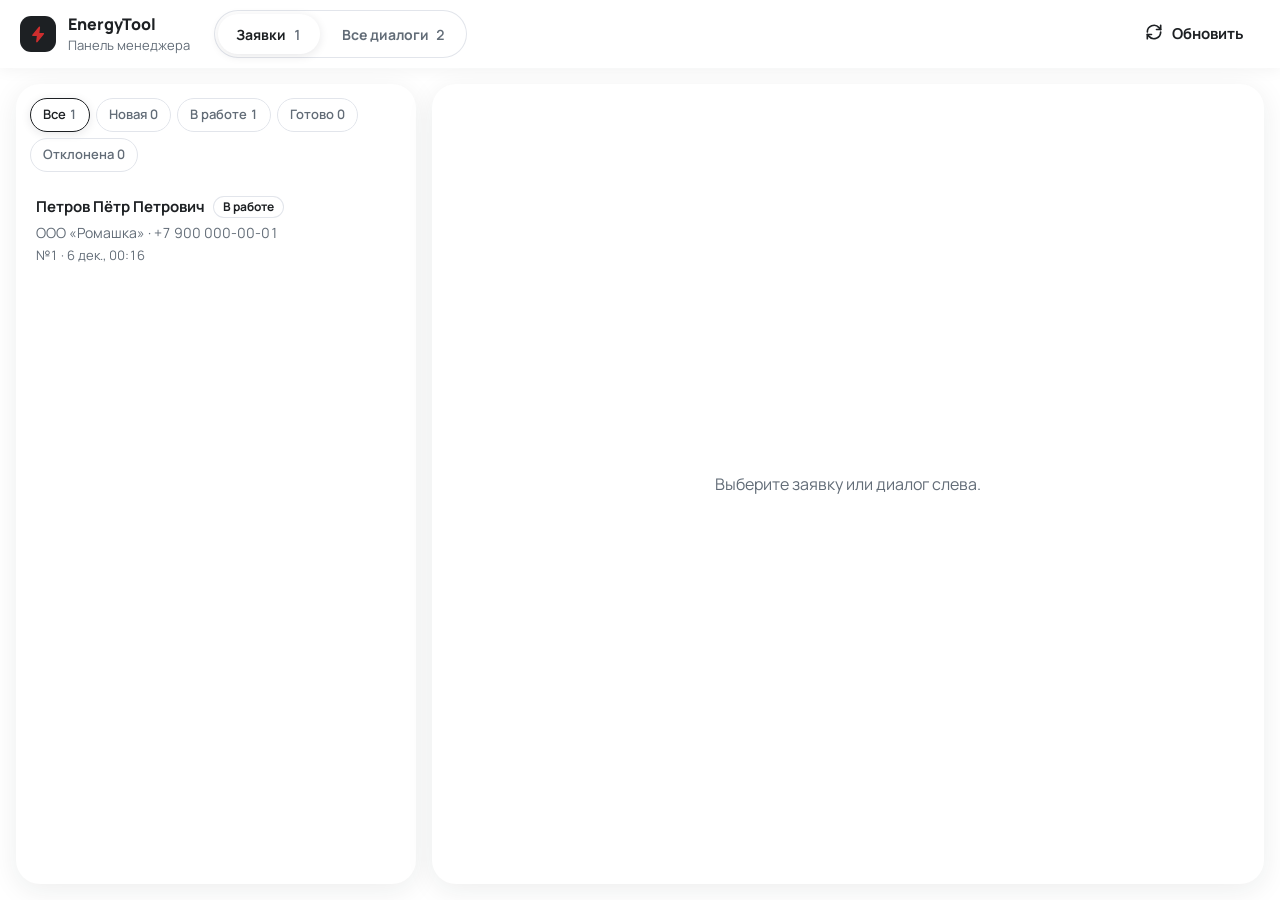
==== frontend/manager.html @ 2e61994e "Веб: набросок фронтенда на заглушке API, белый стиль МТС - Сайт-заглушка, чат на весь экран, заявка " ====
<!DOCTYPE html>
<html lang="ru">
<head>
  <meta charset="utf-8">
  <meta name="viewport" content="width=device-width, initial-scale=1">
  <title>Панель менеджера — EnergyTool</title>
  <link rel="preconnect" href="https://fonts.googleapis.com">
  <link rel="preconnect" href="https://fonts.gstatic.com" crossorigin>
  <link rel="stylesheet" href="https://fonts.googleapis.com/css2?family=Manrope:wght@400;500;600;700;800&display=swap">
  <link rel="stylesheet" href="css/base.css">
  <link rel="stylesheet" href="css/chat.css">   <!-- пузыри сообщений и блок отладки — те же, что в чате -->
  <link rel="stylesheet" href="css/manager.css">
</head>
<body class="manager">

  <header class="mgr-header">
    <a class="mgr-brand" href="index.html">
      <span class="brand-mark" data-icon="bolt"></span>
      <span><strong>EnergyTool</strong><small>Панель менеджера</small></span>
    </a>
    <!-- Вкладки: заявки и история всех диалогов (в том числе без заявки) -->
    <nav class="tabs" role="tablist" aria-label="Разделы панели">
      <button role="tab" id="tab-leads" aria-selected="true" data-tab="leads">Заявки <span class="tabs__count" id="count-leads"></span></button>
      <button role="tab" id="tab-sessions" aria-selected="false" data-tab="sessions">Все диалоги <span class="tabs__count" id="count-sessions"></span></button>
    </nav>
    <button class="btn btn-ghost" type="button" id="refresh-btn" aria-label="Обновить"><span data-icon="retry"></span><span class="hide-narrow">Обновить</span></button>
  </header>

  <main class="mgr-layout" id="layout">
    <!-- Слева список, справа карточка выбранной заявки или диалога -->
    <section class="mgr-list" aria-label="Список">
      <div class="filters" id="filters" role="group" aria-label="Фильтр по статусу"></div>
      <ul class="items" id="items"></ul>
    </section>
    <section class="mgr-detail" id="detail" aria-live="polite">
      <div class="empty">
        <p>Выберите заявку или диалог слева.</p>
      </div>
    </section>
  </main>

  <script src="js/mock.js"></script>
  <script src="js/api.js"></script>
  <script src="js/ui.js"></script>
  <script src="js/manager.js"></script>
</body>
</html>
---- frontend/css/base.css ----
/* base.css — общие цвета, шрифт и мелочи браузера. Подключается на всех страницах.
   Палитра — от команды по сайтам МТС: красный #cf2e2e, белый, розовый #f78da7 для особых объектов. */

:root {
  /* Цвета от команды — как на сайтах МТС */
  --red: #cf2e2e;            /* фирменный красный. Белый текст на нём — контраст 5,1 */
  --white: #ffffff;
  --pink: #f78da7;           /* только особые объекты: «Новое», новая заявка. Текст на нём — только тёмный (7,3) */

  /* Нейтральные — команда их не задавала, подобраны под палитру */
  --text: #1d2023;
  --muted: #626c77;          /* второстепенный текст: 5,3 на белом, 4,8 на сером */
  --faint: #969fa8;          /* только неважное и декоративное, не для мелкого текста */
  --gray: #f2f3f7;           /* серый фон и вторичные плашки */
  --gray-2: #e6e8ed;         /* наведение на серые плашки */
  --line: #e2e5eb;           /* тонкие разделители */
  --control: #868f98;        /* рамки полей и выключенный переключатель: 3,3 на белом */

  /* Роли. Все стили берут цвета отсюда — варианты внешнего вида меняют в основном этот блок */
  --bg: var(--white);                /* фон страницы и ленты чата — белый: блоки выделяет только тень */
  --card: var(--white);              /* блоки, карточки, пузыри бота */
  --accent: var(--red);              /* главные кнопки и значки */
  --accent-hover: color-mix(in srgb, var(--red) 86%, #000);  /* тот же красный темнее — наведение */
  --link: var(--red);                /* ссылки и кнопки-ссылки: 5,1 на белом, 4,6 на сером */
  --focus: var(--text);              /* рамка фокуса нейтральная, чтобы не путалась с ошибкой */
  --user-bubble: var(--red);         /* реплики клиента */
  --user-bubble-text: var(--white);
  --soft: var(--white);              /* вторичные кнопки и плашки — тоже белые, их выделяет тень */
  --soft-hover: var(--white);
  --err: var(--red);
  --err-bg: color-mix(in srgb, var(--red) 8%, var(--white));

  /* Скругления и тени */
  --r-xl: 32px;
  --r-lg: 24px;
  --r-md: 16px;
  --r-sm: 10px;
  --shadow: 0 6px 28px rgba(29, 32, 35, 0.08);              /* блоки и карточки */
  --shadow-lift: 0 16px 40px rgba(29, 32, 35, 0.14);         /* наведение, всплывающее меню */
  --shadow-widget: 0 2px 10px rgba(29, 32, 35, 0.10);        /* кнопки, пузыри, плашки */
  --shadow-widget-hover: 0 4px 18px rgba(29, 32, 35, 0.16);
  --shadow-header: 0 1px 16px rgba(29, 32, 35, 0.06);        /* шапки сайта, чата и панели */
  --shadow-float: 0 4px 22px rgba(29, 32, 35, 0.12);         /* поле ввода чата */
  --shadow-accent: 0 6px 18px rgba(207, 46, 46, 0.3);        /* главная красная кнопка */

  /* Движение: быстрый старт и мягкая остановка */
  --ease-out: cubic-bezier(0.16, 1, 0.3, 1);

  --font: "Manrope", system-ui, -apple-system, "Segoe UI", sans-serif;
}

*, *::before, *::after { box-sizing: border-box; }

/* Атрибут hidden прячет элемент всегда, даже если у класса задан display: flex и т. п. */
[hidden] { display: none !important; }

html { -webkit-text-size-adjust: 100%; }

body {
  margin: 0;
  font-family: var(--font);
  font-size: 16px;
  line-height: 1.5;
  color: var(--text);
  background: var(--bg);
  font-variant-numeric: tabular-nums; /* цифры одной ширины: время, телефоны, номера заявок */
}

h1, h2, h3 { margin: 0; line-height: 1.15; text-wrap: balance; letter-spacing: -0.02em; }
p { margin: 0; }
button, input, textarea, select { font: inherit; color: inherit; }
a { color: var(--link); text-underline-offset: 3px; }

/* Выделение текста и рамка фокуса — в цветах сайта, а не браузера */
::selection { background: var(--accent); color: var(--white); }
:focus-visible { outline: 3px solid var(--focus); outline-offset: 2px; border-radius: 6px; }

/* Полоса прокрутки */
* { scrollbar-width: thin; scrollbar-color: var(--faint) transparent; }
*::-webkit-scrollbar { width: 10px; height: 10px; }
*::-webkit-scrollbar-thumb { background: var(--faint); border-radius: 10px; border: 3px solid transparent; background-clip: padding-box; }

/* Иконки: все рисованные SVG одной толщины линии */
.icon { width: 20px; height: 20px; flex: none; stroke: currentColor; stroke-width: 2; fill: none; stroke-linecap: round; stroke-linejoin: round; }

/* Кнопки */
.btn {
  display: inline-flex; align-items: center; justify-content: center; gap: 8px;
  min-height: 44px; padding: 10px 20px;
  border: 0; border-radius: 999px;
  font-weight: 700; font-size: 15px; line-height: 1.2;
  cursor: pointer; text-decoration: none; white-space: nowrap;
  transition: background-color 0.15s, color 0.15s, box-shadow 0.15s, transform 0.1s;
}
.btn:active { transform: scale(0.98); }
.btn:disabled { opacity: 0.5; cursor: not-allowed; transform: none; }
.btn-primary { background: var(--accent); color: var(--white); box-shadow: var(--shadow-accent); }
.btn-primary:hover:not(:disabled) { background: var(--accent-hover); }
.btn-secondary { background: var(--soft); color: var(--text); box-shadow: var(--shadow-widget); }
.btn-secondary:hover:not(:disabled) { background: var(--soft-hover); box-shadow: var(--shadow-widget-hover); }
.btn-ghost { background: transparent; color: var(--text); }
.btn-ghost:hover:not(:disabled) { background: rgba(29, 32, 35, 0.06); }
.btn-icon { width: 44px; padding: 0; }

/* Знак бренда: тёмная плитка с красной молнией (логотип сайта и панели менеджера) */
.brand-mark {
  display: grid; place-items: center; flex: none;
  width: 36px; height: 36px; border-radius: 11px;
  background: var(--text); color: var(--accent);
}
.brand-mark .icon { width: 19px; height: 19px; fill: currentColor; stroke: currentColor; }

/* Кнопка, которая выглядит как ссылка (действие внутри текста) */
.link-btn {
  display: inline-flex; align-items: center; gap: 4px;
  padding: 2px 4px; border: 0; background: none; cursor: pointer;
  color: var(--link); font-weight: 700; text-decoration: underline; text-underline-offset: 3px;
}
.link-btn .icon { width: 16px; height: 16px; }

/* Текст только для экранных читалок */
.sr-only { position: absolute; width: 1px; height: 1px; overflow: hidden; clip: rect(0 0 0 0); white-space: nowrap; }

/* Короткие подписи на узком экране */
.show-narrow { display: none; }
@media (max-width: 640px) {
  .hide-narrow { display: none; }
  .show-narrow { display: inline; }
}

@media (prefers-reduced-motion: reduce) {
  *, *::before, *::after { transition-duration: 0.01ms !important; animation-duration: 0.01ms !important; }
}
---- frontend/css/chat.css ----
/* chat.css — чат на весь экран, режим отладки, заявка, панель «Набросок». */

body.chat-open { overflow: hidden; } /* страница под чатом не прокручивается */

/* ---------- Каркас: шапка, лента, поле ввода ---------- */
.chat {
  position: fixed; inset: 0; z-index: 100;
  display: grid; grid-template-rows: auto 1fr auto;
  height: 100dvh;
  background: var(--bg);
  /* Анимация открытия: круг растёт из кнопки, которой открыли чат (координаты задаёт chat.js) */
  clip-path: circle(0 at var(--ox, 50%) var(--oy, 50%));
  transition: clip-path 0.5s var(--ease-out);
}
.chat.is-open { clip-path: circle(150vmax at var(--ox, 50%) var(--oy, 50%)); }
.chat[hidden] { display: none; }

.chat__header {
  display: flex; align-items: center; justify-content: space-between; gap: 16px;
  padding: 10px 16px 10px 20px;
  background: var(--card);
  box-shadow: var(--shadow-header);
}
.chat__title { display: flex; align-items: center; gap: 12px; min-width: 0; }
.chat__title h2 { font-size: 17px; font-weight: 800; letter-spacing: -0.01em; }
.chat__subtitle { font-size: 13px; color: var(--muted); white-space: nowrap; overflow: hidden; text-overflow: ellipsis; }
.chat__avatar {
  display: grid; place-items: center; flex: none;
  width: 40px; height: 40px; border-radius: 50%; background: var(--accent); color: var(--white);
}
.chat__avatar .icon { fill: currentColor; stroke: currentColor; width: 20px; height: 20px; }
.chat__tools { position: relative; display: flex; align-items: center; gap: 4px; }

/* Второстепенные действия: на компьютере в строку, кнопка «⋯» скрыта */
.chat__more { display: none; }
.chat__menu { display: flex; align-items: center; gap: 4px; }

.chat__scroll { overflow-y: auto; overscroll-behavior: contain; }
.chat__feed {
  max-width: 760px; margin: 0 auto;
  display: flex; flex-direction: column; gap: 12px;
  padding: 28px 20px 16px;
}

/* ---------- Переключатель «Отладка» ---------- */
.switch { display: inline-flex; align-items: center; gap: 8px; padding: 0 12px; min-height: 44px; cursor: pointer; font-weight: 600; font-size: 14px; color: var(--muted); }
.switch input { position: absolute; opacity: 0; width: 1px; height: 1px; }
.switch__track { position: relative; width: 36px; height: 22px; border-radius: 11px; background: var(--control); transition: background-color 0.2s; }
.switch__track::after {
  content: ""; position: absolute; top: 3px; left: 3px;
  width: 16px; height: 16px; border-radius: 50%; background: var(--white);
  box-shadow: 0 1px 3px rgba(0, 0, 0, 0.2);
  transition: transform 0.2s var(--ease-out);
}
.switch input:checked + .switch__track { background: var(--accent); }
.switch input:checked + .switch__track::after { transform: translateX(14px); }
.switch input:checked ~ .switch__label { color: var(--text); }
.switch input:focus-visible + .switch__track { outline: 3px solid var(--focus); outline-offset: 2px; }

/* ---------- Сообщения ---------- */
.msg { display: flex; flex-direction: column; max-width: 86%; animation: msg-in 0.35s var(--ease-out); }
.msg--user { align-self: flex-end; align-items: flex-end; }
.msg--bot { align-self: flex-start; }
.msg__bubble { padding: 12px 16px; font-size: 16px; line-height: 1.55; overflow-wrap: anywhere; }
.msg--bot .msg__bubble { background: var(--card); border-radius: 22px 22px 22px 6px; box-shadow: var(--shadow-widget); }
.msg--user .msg__bubble { background: var(--user-bubble); color: var(--user-bubble-text); border-radius: 22px 22px 6px 22px; }
.msg--user .msg__bubble::selection, .msg--user .msg__bubble *::selection { background: var(--user-bubble-text); color: var(--user-bubble); }

/* Ожидание ответа */
.msg--typing .msg__bubble { display: flex; align-items: center; gap: 12px; color: var(--muted); font-size: 15px; }
.dots { display: inline-flex; gap: 5px; }
.dots i { width: 7px; height: 7px; border-radius: 50%; background: var(--accent); animation: dot 1.2s infinite ease-in-out; }
.dots i:nth-child(2) { animation-delay: 0.15s; }
.dots i:nth-child(3) { animation-delay: 0.3s; }

/* Ошибка: светло-красный пузырь с кнопкой «Повторить» */
.msg--error .msg__bubble { background: var(--err-bg); box-shadow: none; display: flex; flex-direction: column; gap: 6px; align-items: flex-start; }
.error__title { display: flex; align-items: center; gap: 8px; font-weight: 700; color: var(--err); }
.error__detail { color: var(--text); }
.msg--error .btn { margin-top: 6px; min-height: 40px; background: var(--card); }

/* Служебная заметка по центру */
.note { align-self: center; max-width: 520px; text-align: center; font-size: 14px; color: var(--muted); padding: 4px 12px; }

.note--undo { display: flex; flex-wrap: wrap; justify-content: center; align-items: center; gap: 4px 8px; }

/* Быстрые кнопки под приветствием */
.chips { display: flex; flex-wrap: wrap; gap: 8px; animation: msg-in 0.35s var(--ease-out) 0.08s both; }
.chip {
  min-height: 40px; padding: 8px 16px; border-radius: 999px;
  border: 0; background: var(--card); box-shadow: var(--shadow-widget);
  font-weight: 600; font-size: 14px; text-align: left; cursor: pointer;
  transition: box-shadow 0.15s, color 0.15s;
}
.chip:hover { box-shadow: var(--shadow-widget-hover); }
.chip--accent { color: var(--accent); box-shadow: var(--shadow-widget), inset 0 0 0 1.5px var(--accent); }
.chip--accent:hover { color: var(--accent-hover); box-shadow: var(--shadow-widget-hover), inset 0 0 0 1.5px var(--accent-hover); }

/* ---------- Режим отладки: под ответом бота ---------- */
.debug { display: none; margin-top: 6px; }
.chat.is-debug .debug { display: block; }
.debug__summary {
  display: inline-flex; align-items: center; gap: 6px;
  min-height: 32px; padding: 4px 10px; border: 0; border-radius: 999px;
  background: var(--soft); color: var(--text); box-shadow: var(--shadow-widget);
  font-size: 13px; font-weight: 600; cursor: pointer;
}
.debug__summary .icon { width: 15px; height: 15px; }
.debug__summary span + .icon { margin-left: 6px; }
.debug__summary:hover { background: var(--soft-hover); }
.debug__badge { margin-left: 6px; padding: 1px 8px; border-radius: 999px; background: var(--text); color: var(--white); }
.debug__details {
  margin-top: 8px; padding: 12px 14px;
  background: var(--card); border: 1px solid var(--line); border-radius: var(--r-md);
  font-size: 13px;
}
.debug__stages { color: var(--muted); margin-bottom: 8px; }
.debug__sources { margin: 0; padding-left: 20px; display: flex; flex-direction: column; gap: 6px; }
.debug__sources li span { display: block; font-weight: 600; }
.debug__sources code { font-family: ui-monospace, "Cascadia Mono", Consolas, monospace; font-size: 12px; color: var(--muted); }
.debug__empty { color: var(--muted); }
.msg--fallback .msg__bubble { box-shadow: inset 0 0 0 1.5px var(--control); }

/* ---------- Заявка в чате ---------- */
.lead-offer { display: flex; flex-wrap: wrap; gap: 8px; animation: msg-in 0.35s var(--ease-out); }

.lead-card, .lead-done {
  align-self: stretch;
  background: var(--card); border-radius: var(--r-lg);
  padding: 24px; box-shadow: var(--shadow);
  animation: msg-in 0.4s var(--ease-out);
}
.lead-card { display: flex; flex-direction: column; gap: 14px; }
.lead-card h3, .lead-done h3 { font-size: 20px; font-weight: 800; }
.lead-card__hint { color: var(--muted); font-size: 15px; margin-top: -6px; }
.lead-card__actions { display: flex; flex-wrap: wrap; gap: 8px; margin-top: 4px; }

.field { display: flex; flex-direction: column; gap: 6px; }
.field__label { font-size: 14px; font-weight: 700; }
.field input {
  min-height: 48px; padding: 10px 14px;
  border: 1px solid var(--control); border-radius: var(--r-sm); background: var(--white);
  font-size: 16px; /* не меньше 16, иначе iPhone приближает страницу при вводе */
  transition: border-color 0.15s;
}
.field input::placeholder { color: var(--muted); }
.field input:hover { border-color: var(--text); }
.field input:focus-visible { outline: none; border-color: var(--focus); box-shadow: 0 0 0 3px rgba(29, 32, 35, 0.15); }
.field input[aria-invalid="true"] { border-color: var(--err); }
.field__error, .form-error { margin: 0; font-size: 14px; color: var(--err); }
/* Номер из профиля: строка с номером и кнопкой «Другой номер» */
.phone-profile {
  display: flex; flex-wrap: wrap; align-items: center; gap: 6px 10px;
  min-height: 48px; padding: 8px 14px;
  background: var(--soft); box-shadow: var(--shadow-widget); border-radius: var(--r-sm);
}
.phone-profile .icon { color: var(--accent); }
.phone-profile strong { font-size: 16px; }
.phone-profile__note { color: var(--muted); font-size: 14px; margin-right: auto; }
.phone-manual { display: flex; flex-direction: column; align-items: flex-start; gap: 6px; }
.phone-manual input { align-self: stretch; }
.field .link-btn { min-height: 44px; } /* удобно попасть пальцем */

.check-wrap { display: flex; flex-direction: column; gap: 6px; }
.check a { font-weight: 600; }

.check { display: flex; gap: 10px; align-items: flex-start; font-size: 14px; color: var(--muted); cursor: pointer; }
.check input { width: 20px; height: 20px; margin: 1px 0 0; accent-color: var(--accent); flex: none; }

.lead-done { display: flex; gap: 16px; align-items: flex-start; }
.lead-done p { color: var(--muted); margin-top: 4px; }
.lead-done__icon { display: grid; place-items: center; flex: none; width: 44px; height: 44px; border-radius: 50%; background: var(--accent); color: var(--white); }
.lead-done details { margin-top: 12px; }
.lead-done summary { cursor: pointer; font-weight: 700; color: var(--link); font-size: 14px; }
.lead-done__summary { margin-top: 8px; padding: 12px 14px; background: var(--soft); box-shadow: var(--shadow-widget); border-radius: var(--r-md); font-size: 14px; line-height: 1.6; }

/* ---------- Поле ввода ---------- */
.composer { padding: 8px 20px max(12px, env(safe-area-inset-bottom)); background: linear-gradient(transparent, var(--bg) 30%); }
.composer__box {
  max-width: 760px; margin: 0 auto;
  display: flex; align-items: flex-end; gap: 8px;
  padding: 6px 6px 6px 18px;
  background: var(--card); border-radius: 28px;
  box-shadow: var(--shadow-float);
  transition: box-shadow 0.15s;
}
.composer__box:focus-within { box-shadow: var(--shadow-float), 0 0 0 2px var(--focus); }
.composer textarea {
  flex: 1; resize: none; border: 0; outline: none; background: none;
  padding: 10px 0; font-size: 16px; line-height: 1.5; max-height: 160px;
}
.composer textarea::placeholder { color: var(--muted); }
.composer__send { width: 44px; height: 44px; }
.composer__send:disabled { opacity: 1; background: var(--soft); color: var(--control); box-shadow: var(--shadow-widget); }
.composer__note {
  max-width: 760px; margin: 8px auto 0;
  display: flex; justify-content: center; gap: 12px;
  text-align: center; font-size: 12px; color: var(--muted);
}
.composer__count { font-weight: 700; white-space: nowrap; }
.composer__count.is-full { color: var(--err); }

/* ---------- Панель «Набросок» (только на заглушке) ---------- */
.sketch {
  position: fixed; left: 12px; bottom: 12px; z-index: 200;
  max-width: 300px; font-size: 13px;
  background: var(--text); color: #fff; border-radius: var(--r-md);
  box-shadow: var(--shadow-lift);
}
.sketch summary { padding: 10px 14px; cursor: pointer; font-weight: 700; }
.sketch label { display: flex; flex-direction: column; gap: 4px; padding: 0 14px; }
.sketch select { padding: 6px; border-radius: 8px; border: 0; color: var(--text); }
.sketch .sketch__check { flex-direction: row; align-items: center; gap: 8px; padding-top: 10px; cursor: pointer; }
.sketch p { padding: 8px 14px 0; color: #C8C8C8; }
.sketch__links { display: flex; flex-wrap: wrap; justify-content: space-between; gap: 8px 12px; padding: 10px 14px 12px; }
.sketch a { color: var(--white); white-space: nowrap; }
.sketch button { border: 0; background: none; color: var(--pink); cursor: pointer; padding: 0; text-decoration: underline; }

/* Пока открыто меню «⋯», панель наброска не перекрывает его */
body:has(.chat__menu.is-open) .sketch { display: none; }

/* ---------- Телефон ---------- */
@media (max-width: 640px) {
  .chat__header { padding: 8px 8px 8px 12px; gap: 8px; }
  .chat__subtitle { display: none; }
  .chat__avatar { width: 34px; height: 34px; }
  .chat__title h2 { font-size: 15px; }
  .chat__tools > .btn { padding: 10px 12px; min-width: 44px; }
  .chat__more { display: inline-flex; }
  .chat__menu {
    display: none; position: absolute; top: calc(100% + 8px); right: 0; z-index: 5;
    flex-direction: column; align-items: stretch; gap: 2px;
    min-width: 230px; padding: 6px;
    background: var(--card); border-radius: var(--r-md); box-shadow: var(--shadow-lift);
  }
  .chat__menu.is-open { display: flex; animation: msg-in 0.2s var(--ease-out); }
  .chat__menu .btn { justify-content: flex-start; border-radius: var(--r-sm); }
  .chat__menu .switch { padding: 0 20px; }
  .chat__feed { padding: 16px 12px; }
  .msg { max-width: 92%; }
  .composer { padding-left: 10px; padding-right: 10px; }
  .lead-card, .lead-done { padding: 18px; }
  .sketch { left: auto; right: 8px; bottom: auto; top: 64px; max-width: 260px; } /* на телефоне — под шапкой, не над полем ввода */
}

@keyframes msg-in {
  from { opacity: 0; transform: translateY(8px); }
  to { opacity: 1; transform: none; }
}
@keyframes dot {
  0%, 80%, 100% { transform: translateY(0); opacity: 0.4; }
  40% { transform: translateY(-4px); opacity: 1; }
}
---- frontend/css/manager.css ----
/* manager.css — панель менеджера: список слева, карточка справа. */

body.manager { height: 100dvh; display: grid; grid-template-rows: auto 1fr; overflow: hidden; }

/* ---------- Шапка ---------- */
.mgr-header {
  display: flex; align-items: center; gap: 24px;
  padding: 10px 16px 10px 20px;
  background: var(--card); box-shadow: var(--shadow-header);
}
.mgr-brand { display: flex; align-items: center; gap: 12px; color: var(--text); text-decoration: none; }
.mgr-brand strong { display: block; font-size: 16px; font-weight: 800; }
.mgr-brand small { display: block; font-size: 13px; color: var(--muted); }

.tabs { display: flex; gap: 4px; margin-right: auto; padding: 4px; background: var(--bg); box-shadow: inset 0 0 0 1px var(--line); border-radius: 999px; }
.tabs button {
  min-height: 40px; padding: 8px 18px; border: 0; border-radius: 999px; background: none;
  font-weight: 700; font-size: 14px; color: var(--muted); cursor: pointer;
}
.tabs button[aria-selected="true"] { background: var(--card); color: var(--text); box-shadow: var(--shadow-widget); }
.tabs__count { margin-left: 4px; color: var(--muted); font-weight: 600; }

/* ---------- Раскладка ---------- */
.mgr-layout { display: grid; grid-template-columns: minmax(300px, 400px) 1fr; gap: 16px; padding: 16px; min-height: 0; }
.mgr-list, .mgr-detail { background: var(--card); box-shadow: var(--shadow); border-radius: var(--r-lg); overflow-y: auto; min-height: 0; }

/* Фильтры по статусу */
.filters[hidden] { display: none; }
.filters { display: flex; flex-wrap: wrap; gap: 6px; padding: 14px 14px 6px; }
.filter {
  min-height: 34px; padding: 4px 12px; border: 1.5px solid var(--line); border-radius: 999px; background: none;
  font-size: 13px; font-weight: 600; cursor: pointer; color: var(--muted);
}
.filter span { color: var(--muted); }
.filter.is-active { border-color: var(--text); color: var(--text); background: var(--soft); box-shadow: var(--shadow-widget); }

/* Элементы списка */
.items { list-style: none; margin: 0; padding: 6px; }
.item {
  width: 100%; display: flex; flex-direction: column; gap: 3px; text-align: left;
  padding: 12px 14px; border: 0; border-radius: var(--r-md); background: none; cursor: pointer;
}
.item:hover { background: var(--soft); box-shadow: var(--shadow-widget); }
.item.is-active { background: var(--soft-hover); box-shadow: var(--shadow-widget-hover); }
.item__top { display: flex; justify-content: space-between; align-items: center; gap: 8px; }
.item__top strong { font-size: 15px; }
.item__preview { font-weight: 600; display: -webkit-box; -webkit-line-clamp: 2; -webkit-box-orient: vertical; overflow: hidden; }
.item__sub { font-size: 14px; color: var(--muted); }
.item__meta { font-size: 13px; color: var(--muted); }
.items__msg { padding: 24px 14px; color: var(--muted); display: flex; flex-direction: column; gap: 12px; align-items: flex-start; }

/* Статусы заявок и метки */
.status, .tag { flex: none; padding: 2px 10px; border-radius: 999px; font-size: 12px; font-weight: 700; white-space: nowrap; }
.status--new { background: var(--pink); color: var(--text); }   /* новая заявка — особый объект */
.status--in_progress { background: var(--soft); color: var(--text); box-shadow: inset 0 0 0 1px var(--line); }
.status--done { background: var(--card); color: var(--text); box-shadow: inset 0 0 0 1px var(--control); }
.status--rejected { background: transparent; color: var(--muted); box-shadow: inset 0 0 0 1px var(--line); }
.tag { background: var(--soft); color: var(--muted); font-weight: 600; box-shadow: inset 0 0 0 1px var(--line); }
.tag--lead { background: var(--card); color: var(--link); box-shadow: inset 0 0 0 1px currentColor; }

/* ---------- Карточка ---------- */
.mgr-detail { padding: clamp(20px, 3vw, 36px); }
.mgr-detail .empty { height: 100%; display: grid; place-items: center; color: var(--muted); }
.back { display: none; margin: -8px 0 8px -12px; }
.detail__head { display: flex; justify-content: space-between; align-items: flex-start; gap: 16px; }
.detail__head h1 { font-size: clamp(22px, 2.4vw, 30px); font-weight: 800; }
.detail__sub { margin-top: 6px; color: var(--muted); }
.detail__sub code { font-family: ui-monospace, Consolas, monospace; font-size: 13px; }
.mgr-detail h2 { font-size: 15px; font-weight: 800; margin: 28px 0 10px; color: var(--muted); }

.status-select select {
  min-height: 40px; padding: 6px 12px; border: 1px solid var(--control); border-radius: var(--r-sm);
  background: var(--white); font-weight: 700; cursor: pointer;
}
.phone {
  display: inline-flex; align-items: center; gap: 8px; margin-top: 16px;
  font-size: 18px; font-weight: 700; color: var(--text); text-decoration: none;
}
.phone .icon { color: var(--accent); }
.phone:hover { color: var(--link); }
.saved { min-height: 20px; margin-top: 6px; font-size: 14px; }
.saved.is-ok { color: var(--text); }
.saved.is-err { color: var(--err); }

.summary { padding: 16px 18px; background: var(--soft); box-shadow: inset 0 0 0 1px var(--line); border-radius: var(--r-md); line-height: 1.7; max-width: 75ch; }

/* Переписка: пузыри из chat.css, плюс подписи */
.detail__head + .transcript { margin-top: 24px; }
.transcript { display: flex; flex-direction: column; gap: 10px; padding: 16px; background: var(--soft); box-shadow: inset 0 0 0 1px var(--line); border-radius: var(--r-md); }
.transcript .msg { animation: none; max-width: 80%; }
.t-meta { margin-top: 4px; font-size: 12px; color: var(--muted); }
.t-sources { margin: 4px 0 0; padding-left: 18px; font-size: 12px; color: var(--muted); }
.muted { color: var(--muted); }

/* ---------- Телефон: список и карточка по очереди ---------- */
@media (max-width: 760px) {
  .mgr-header { gap: 8px; padding: 8px; }
  .mgr-brand small, .mgr-brand strong { display: none; }
  .tabs button { padding: 8px 12px; }
  .mgr-layout { grid-template-columns: 1fr; padding: 8px; }
  .mgr-layout .mgr-detail { display: none; }
  .mgr-layout.has-detail .mgr-list { display: none; }
  .mgr-layout.has-detail .mgr-detail { display: block; }
  .back { display: inline-flex; }
  .detail__head { flex-direction: column; }
  .transcript .msg { max-width: 92%; }
}
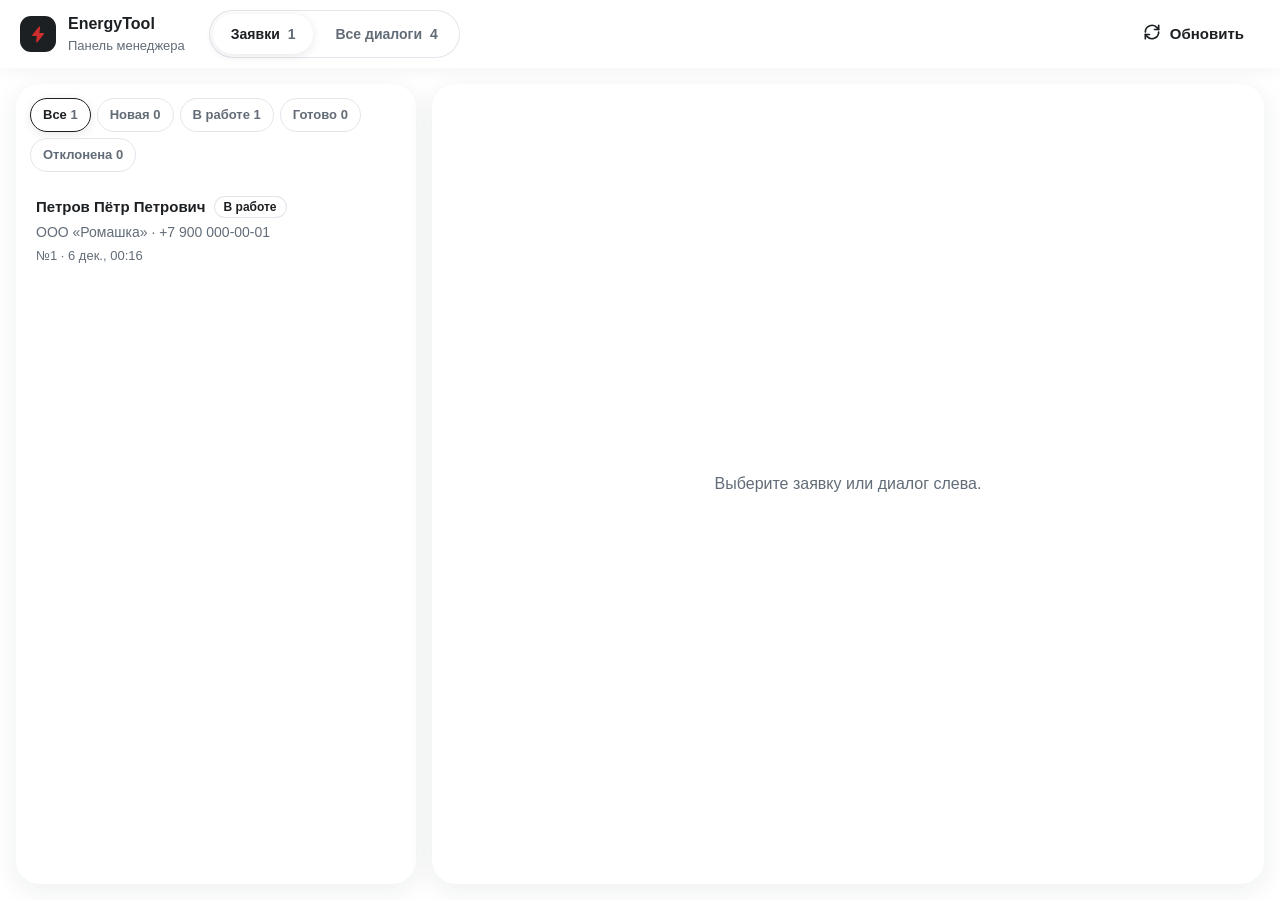
==== commit 17d823f5: "Веб: чат в три колонки — ваши диалоги и оглавление разговора - слева «Ваши диалоги»: прошлые диалоги" ====
--- a/frontend/manager.html
+++ b/frontend/manager.html
@@ -4,9 +4,6 @@
   <meta charset="utf-8">
   <meta name="viewport" content="width=device-width, initial-scale=1">
   <title>Панель менеджера — EnergyTool</title>
-  <link rel="preconnect" href="https://fonts.googleapis.com">
-  <link rel="preconnect" href="https://fonts.gstatic.com" crossorigin>
-  <link rel="stylesheet" href="https://fonts.googleapis.com/css2?family=Manrope:wght@400;500;600;700;800&display=swap">
   <link rel="stylesheet" href="css/base.css">
   <link rel="stylesheet" href="css/chat.css">   <!-- пузыри сообщений и блок отладки — те же, что в чате -->
   <link rel="stylesheet" href="css/manager.css">
--- a/frontend/css/base.css
+++ b/frontend/css/base.css
@@ -46,7 +46,7 @@
   /* Движение: быстрый старт и мягкая остановка */
   --ease-out: cubic-bezier(0.16, 1, 0.3, 1);
 
-  --font: "Manrope", system-ui, -apple-system, "Segoe UI", sans-serif;
+  --font: Arial, "Helvetica Neue", Helvetica, sans-serif; /* решение команды от 10.11: Arial вместо Manrope */
 }
 
 *, *::before, *::after { box-sizing: border-box; }
--- a/frontend/css/chat.css
+++ b/frontend/css/chat.css
@@ -1,11 +1,12 @@
-/* chat.css — чат на весь экран, режим отладки, заявка, панель «Набросок». */
+/* chat.css — чат на весь экран (три колонки: диалоги, разговор, оглавление), режим отладки, заявка,
+   панель «Набросок». */
 
 body.chat-open { overflow: hidden; } /* страница под чатом не прокручивается */
 
 /* ---------- Каркас: шапка, лента, поле ввода ---------- */
 .chat {
   position: fixed; inset: 0; z-index: 100;
-  display: grid; grid-template-rows: auto 1fr auto;
+  display: grid; grid-template-rows: auto 1fr;
   height: 100dvh;
   background: var(--bg);
   /* Анимация открытия: круг растёт из кнопки, которой открыли чат (координаты задаёт chat.js) */
@@ -16,13 +17,14 @@
 .chat[hidden] { display: none; }
 
 .chat__header {
+  position: relative; z-index: 3; /* тень шапки ложится поверх колонок */
   display: flex; align-items: center; justify-content: space-between; gap: 16px;
   padding: 10px 16px 10px 20px;
   background: var(--card);
   box-shadow: var(--shadow-header);
 }
 .chat__title { display: flex; align-items: center; gap: 12px; min-width: 0; }
-.chat__title h2 { font-size: 17px; font-weight: 800; letter-spacing: -0.01em; }
+.chat__title h2 { font-size: 17px; font-weight: 700; letter-spacing: -0.01em; }
 .chat__subtitle { font-size: 13px; color: var(--muted); white-space: nowrap; overflow: hidden; text-overflow: ellipsis; }
 .chat__avatar {
   display: grid; place-items: center; flex: none;
@@ -31,11 +33,89 @@
 .chat__avatar .icon { fill: currentColor; stroke: currentColor; width: 20px; height: 20px; }
 .chat__tools { position: relative; display: flex; align-items: center; gap: 4px; }
 
-/* Второстепенные действия: на компьютере в строку, кнопка «⋯» скрыта */
-.chat__more { display: none; }
-.chat__menu { display: flex; align-items: center; gap: 4px; }
-
+/* Кнопка списка диалогов нужна только на узком экране */
+.chat__dialogs-btn { display: none; }
+
+/* ---------- Три колонки: диалоги | разговор | оглавление ---------- */
+.chat__body {
+  position: relative; min-height: 0;
+  display: grid; grid-template-columns: 280px minmax(0, 1fr) 240px;
+}
+.chat__main { display: grid; grid-template-rows: 1fr auto; min-height: 0; min-width: 0; }
 .chat__scroll { overflow-y: auto; overscroll-behavior: contain; }
+
+/* ---------- Слева: «Новый диалог» и прошлые диалоги ---------- */
+.dialogs {
+  position: relative; z-index: 2;
+  display: flex; flex-direction: column; gap: 4px;
+  min-height: 0; overflow: hidden;
+  padding: 16px 12px 12px;
+  background: var(--card);
+  box-shadow: 10px 0 28px -20px rgba(29, 32, 35, 0.22); /* колонку отделяет только мягкая тень */
+}
+.dialogs__new { justify-content: flex-start; width: 100%; flex: none; }
+.dialogs__title { margin: 18px 10px 4px; font-size: 13px; font-weight: 700; color: var(--muted); letter-spacing: 0; }
+/* Прокручивается только список; поля по 4 px — чтобы тень открытого диалога не обрезалась */
+.dialogs__list {
+  list-style: none; margin: 0 -4px; padding: 0 4px 4px;
+  display: flex; flex-direction: column; gap: 2px;
+  flex: 0 1 auto; min-height: 0; overflow-y: auto; overscroll-behavior: contain;
+}
+.dialog {
+  width: 100%; display: flex; flex-direction: column; gap: 3px;
+  padding: 10px 12px; border: 0; border-radius: var(--r-sm);
+  background: none; text-align: left; cursor: pointer;
+  transition: background-color 0.15s, box-shadow 0.15s;
+}
+.dialog:hover { background: rgba(29, 32, 35, 0.05); }
+/* Открытый сейчас диалог — белая плашка с тенью, как остальные блоки сайта */
+.dialog[aria-current="true"] { background: var(--card); box-shadow: var(--shadow-widget); }
+.dialog__title {
+  font-size: 14px; font-weight: 400; line-height: 1.35;
+  display: -webkit-box; -webkit-line-clamp: 2; -webkit-box-orient: vertical; overflow: hidden;
+}
+.dialog[aria-current="true"] .dialog__title { font-weight: 700; }
+.dialog__meta { font-size: 12px; color: var(--muted); }
+.dialog__lead { color: var(--accent); font-weight: 700; }
+/* Пока консультант отвечает: остальные диалоги приглушены и не открываются */
+.dialogs__busy { margin: 0 10px 6px; font-size: 13px; line-height: 1.45; color: var(--muted); }
+.dialogs.is-locked .dialog:not([aria-current="true"]) { cursor: not-allowed; }
+.dialogs.is-locked .dialog:not([aria-current="true"]):hover { background: none; }
+.dialogs.is-locked .dialog:not([aria-current="true"]) .dialog__title { color: var(--muted); }
+/* Список длиннее колонки: нижний край растворяется — видно, что ниже есть ещё диалоги */
+.dialogs__list.is-overflow { mask-image: linear-gradient(to bottom, #000 calc(100% - 32px), transparent); }
+.dialogs__hint { margin: 2px 10px; font-size: 13px; line-height: 1.45; color: var(--muted); }
+.dialogs__hint .link-btn { padding: 0; margin-top: 4px; font-size: 13px; }
+.dialogs__debug { margin-top: auto; padding: 8px 10px 0; flex: none; }
+
+/* ---------- Справа: оглавление разговора ---------- */
+/* «Полупрозрачное»: текст приглушён, пока на колонку не навели или не перешли в неё с клавиатуры.
+   Приглушение — цвет с прозрачностью, а не opacity: так контраст остаётся не ниже 4,5 */
+.outline { min-height: 0; overflow-y: auto; padding: 28px 20px 16px 4px; }
+.outline__title { margin: 0 0 8px 8px; font-size: 13px; font-weight: 700; color: rgba(29, 32, 35, 0.62); transition: color 0.2s; }
+.outline__list { list-style: none; margin: 0; padding: 0; display: flex; flex-direction: column; gap: 2px; }
+.outline__item {
+  width: 100%; display: flex; gap: 10px;
+  padding: 6px 8px; border: 0; border-radius: 8px;
+  background: none; text-align: left; cursor: pointer;
+  font-size: 13px; line-height: 1.4; color: rgba(29, 32, 35, 0.62);
+  transition: color 0.2s, background-color 0.15s;
+}
+.outline__item span { display: -webkit-box; -webkit-line-clamp: 2; -webkit-box-orient: vertical; overflow: hidden; }
+/* Точка-маркер: у вопроса, который сейчас на экране, — красная */
+.outline__item::before {
+  content: ""; flex: none; width: 6px; height: 6px; margin-top: 6px; border-radius: 50%;
+  background: currentColor; opacity: 0.45;
+}
+.outline:hover .outline__title, .outline:focus-within .outline__title,
+.outline:hover .outline__item, .outline:focus-within .outline__item { color: var(--text); }
+.outline__item:hover { background: rgba(29, 32, 35, 0.05); }
+.outline__item[aria-current="true"] { color: var(--text); font-weight: 700; }
+.outline__item[aria-current="true"]::before { background: var(--accent); opacity: 1; }
+
+/* Вопрос, к которому прокрутили из оглавления, не прилипает к верхнему краю */
+.msg--user { scroll-margin-top: 24px; }
+.msg--flash .msg__bubble { animation: ask-flash 0.7s var(--ease-out); }
 .chat__feed {
   max-width: 760px; margin: 0 auto;
   display: flex; flex-direction: column; gap: 12px;
@@ -131,7 +211,7 @@
   animation: msg-in 0.4s var(--ease-out);
 }
 .lead-card { display: flex; flex-direction: column; gap: 14px; }
-.lead-card h3, .lead-done h3 { font-size: 20px; font-weight: 800; }
+.lead-card h3, .lead-done h3 { font-size: 20px; font-weight: 700; }
 .lead-card__hint { color: var(--muted); font-size: 15px; margin-top: -6px; }
 .lead-card__actions { display: flex; flex-wrap: wrap; gap: 8px; margin-top: 4px; }
 
@@ -177,14 +257,14 @@
 /* ---------- Поле ввода ---------- */
 .composer { padding: 8px 20px max(12px, env(safe-area-inset-bottom)); background: linear-gradient(transparent, var(--bg) 30%); }
 .composer__box {
-  max-width: 760px; margin: 0 auto;
+  max-width: 720px; margin: 0 auto;
   display: flex; align-items: flex-end; gap: 8px;
   padding: 6px 6px 6px 18px;
   background: var(--card); border-radius: 28px;
   box-shadow: var(--shadow-float);
   transition: box-shadow 0.15s;
 }
-.composer__box:focus-within { box-shadow: var(--shadow-float), 0 0 0 2px var(--focus); }
+.composer__box:focus-within { box-shadow: var(--shadow-lift), 0 0 0 1.5px var(--control); }
 .composer textarea {
   flex: 1; resize: none; border: 0; outline: none; background: none;
   padding: 10px 0; font-size: 16px; line-height: 1.5; max-height: 160px;
@@ -193,7 +273,7 @@
 .composer__send { width: 44px; height: 44px; }
 .composer__send:disabled { opacity: 1; background: var(--soft); color: var(--control); box-shadow: var(--shadow-widget); }
 .composer__note {
-  max-width: 760px; margin: 8px auto 0;
+  max-width: 720px; margin: 8px auto 0;
   display: flex; justify-content: center; gap: 12px;
   text-align: center; font-size: 12px; color: var(--muted);
 }
@@ -216,8 +296,32 @@
 .sketch a { color: var(--white); white-space: nowrap; }
 .sketch button { border: 0; background: none; color: var(--pink); cursor: pointer; padding: 0; text-decoration: underline; }
 
-/* Пока открыто меню «⋯», панель наброска не перекрывает его */
-body:has(.chat__menu.is-open) .sketch { display: none; }
+/* Пока выехал список диалогов, панель наброска его не перекрывает */
+body:has(.dialogs.is-open) .sketch { display: none; }
+/* Панель наброска стоит в левом нижнем углу: поднимаем над ней низ левой колонки («Режим проверки») */
+body:has(.sketch) .dialogs { padding-bottom: 64px; }
+
+/* ---------- Средний экран: без оглавления ---------- */
+@media (max-width: 1199px) {
+  .chat__body { grid-template-columns: 260px minmax(0, 1fr); }
+  .outline { display: none; }
+}
+
+/* ---------- Узкий экран: список диалогов выезжает слева по кнопке в шапке ---------- */
+@media (max-width: 899px) {
+  .chat__body { grid-template-columns: minmax(0, 1fr); }
+  .chat__dialogs-btn { display: inline-flex; }
+  .dialogs {
+    position: absolute; top: 0; bottom: 0; left: 0; z-index: 10;
+    width: min(320px, 86vw);
+    box-shadow: var(--shadow-lift);
+    transform: translateX(-105%); visibility: hidden;
+    transition: transform 0.3s var(--ease-out), visibility 0s linear 0.3s;
+  }
+  .dialogs.is-open { transform: none; visibility: visible; transition: transform 0.3s var(--ease-out); }
+  .dialogs-backdrop { position: absolute; inset: 0; z-index: 9; background: rgba(29, 32, 35, 0.32); }
+}
+@media (min-width: 900px) { .dialogs-backdrop { display: none; } }
 
 /* ---------- Телефон ---------- */
 @media (max-width: 640px) {
@@ -226,16 +330,7 @@
   .chat__avatar { width: 34px; height: 34px; }
   .chat__title h2 { font-size: 15px; }
   .chat__tools > .btn { padding: 10px 12px; min-width: 44px; }
-  .chat__more { display: inline-flex; }
-  .chat__menu {
-    display: none; position: absolute; top: calc(100% + 8px); right: 0; z-index: 5;
-    flex-direction: column; align-items: stretch; gap: 2px;
-    min-width: 230px; padding: 6px;
-    background: var(--card); border-radius: var(--r-md); box-shadow: var(--shadow-lift);
-  }
-  .chat__menu.is-open { display: flex; animation: msg-in 0.2s var(--ease-out); }
-  .chat__menu .btn { justify-content: flex-start; border-radius: var(--r-sm); }
-  .chat__menu .switch { padding: 0 20px; }
+  .chat__title { gap: 8px; }
   .chat__feed { padding: 16px 12px; }
   .msg { max-width: 92%; }
   .composer { padding-left: 10px; padding-right: 10px; }
@@ -247,6 +342,10 @@
   from { opacity: 0; transform: translateY(8px); }
   to { opacity: 1; transform: none; }
 }
+@keyframes ask-flash {
+  0%, 100% { box-shadow: none; transform: none; }
+  35% { box-shadow: var(--shadow-lift); transform: translateY(-2px); }
+}
 @keyframes dot {
   0%, 80%, 100% { transform: translateY(0); opacity: 0.4; }
   40% { transform: translateY(-4px); opacity: 1; }
--- a/frontend/css/manager.css
+++ b/frontend/css/manager.css
@@ -9,7 +9,7 @@
   background: var(--card); box-shadow: var(--shadow-header);
 }
 .mgr-brand { display: flex; align-items: center; gap: 12px; color: var(--text); text-decoration: none; }
-.mgr-brand strong { display: block; font-size: 16px; font-weight: 800; }
+.mgr-brand strong { display: block; font-size: 16px; font-weight: 700; }
 .mgr-brand small { display: block; font-size: 13px; color: var(--muted); }
 
 .tabs { display: flex; gap: 4px; margin-right: auto; padding: 4px; background: var(--bg); box-shadow: inset 0 0 0 1px var(--line); border-radius: 999px; }
@@ -63,10 +63,10 @@
 .mgr-detail .empty { height: 100%; display: grid; place-items: center; color: var(--muted); }
 .back { display: none; margin: -8px 0 8px -12px; }
 .detail__head { display: flex; justify-content: space-between; align-items: flex-start; gap: 16px; }
-.detail__head h1 { font-size: clamp(22px, 2.4vw, 30px); font-weight: 800; }
+.detail__head h1 { font-size: clamp(22px, 2.4vw, 30px); font-weight: 700; }
 .detail__sub { margin-top: 6px; color: var(--muted); }
 .detail__sub code { font-family: ui-monospace, Consolas, monospace; font-size: 13px; }
-.mgr-detail h2 { font-size: 15px; font-weight: 800; margin: 28px 0 10px; color: var(--muted); }
+.mgr-detail h2 { font-size: 15px; font-weight: 700; margin: 28px 0 10px; color: var(--muted); }
 
 .status-select select {
   min-height: 40px; padding: 6px 12px; border: 1px solid var(--control); border-radius: var(--r-sm);
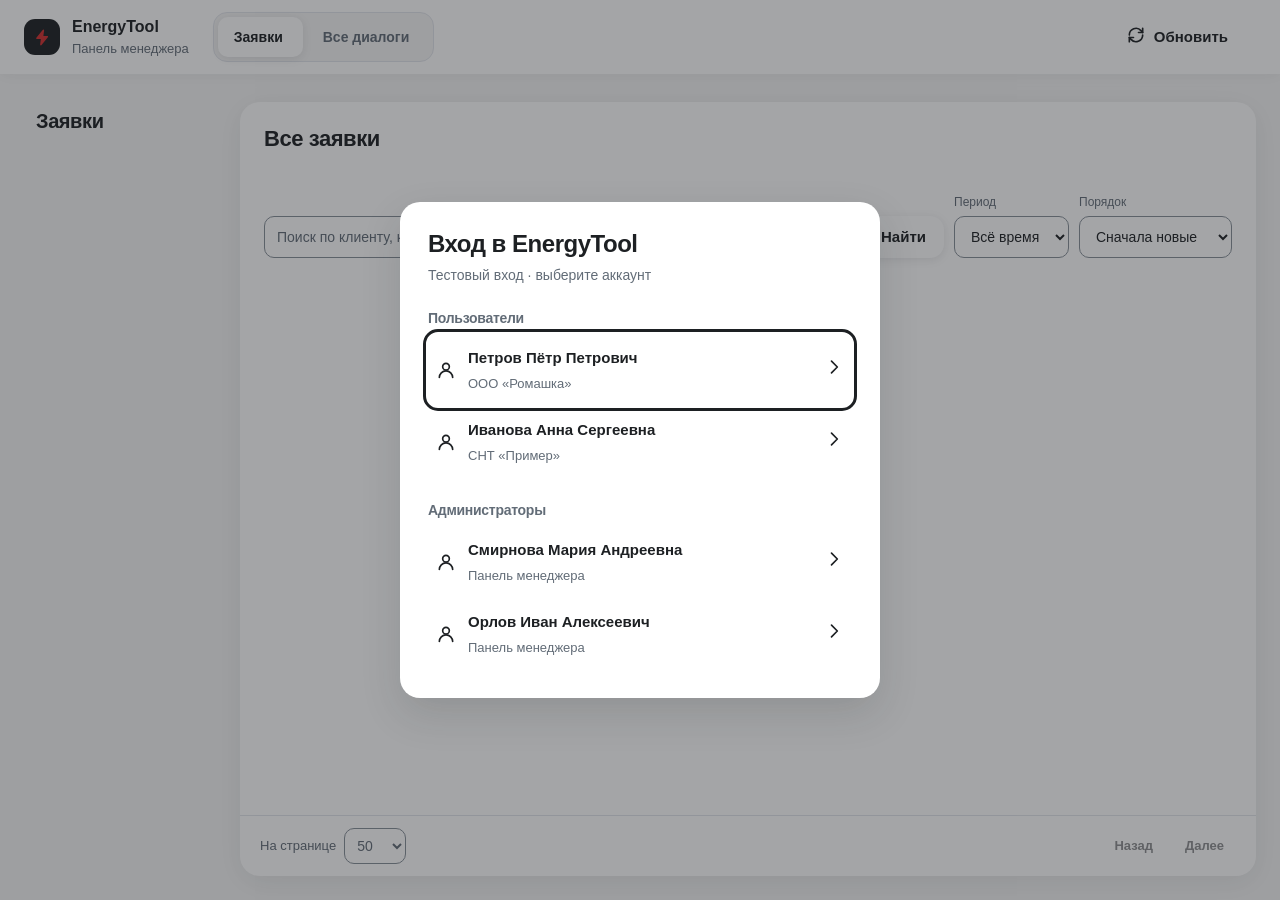
==== commit c83fcc0f: "Веб: демо-вход и таблицы панели менеджера с поиском" ====
--- a/frontend/manager.html
+++ b/frontend/manager.html
@@ -4,9 +4,10 @@
   <meta charset="utf-8">
   <meta name="viewport" content="width=device-width, initial-scale=1">
   <title>Панель менеджера — EnergyTool</title>
-  <link rel="stylesheet" href="css/base.css">
+  <link rel="stylesheet" href="css/base.css?v=arial1">
   <link rel="stylesheet" href="css/chat.css">   <!-- пузыри сообщений и блок отладки — те же, что в чате -->
-  <link rel="stylesheet" href="css/manager.css">
+  <link rel="stylesheet" href="css/manager.css?v=manager2">
+  <link rel="stylesheet" href="css/auth.css">
 </head>
 <body class="manager">
 
@@ -16,29 +17,52 @@
       <span><strong>EnergyTool</strong><small>Панель менеджера</small></span>
     </a>
     <!-- Вкладки: заявки и история всех диалогов (в том числе без заявки) -->
-    <nav class="tabs" role="tablist" aria-label="Разделы панели">
-      <button role="tab" id="tab-leads" aria-selected="true" data-tab="leads">Заявки <span class="tabs__count" id="count-leads"></span></button>
-      <button role="tab" id="tab-sessions" aria-selected="false" data-tab="sessions">Все диалоги <span class="tabs__count" id="count-sessions"></span></button>
+    <nav class="tabs" aria-label="Разделы панели">
+      <button id="tab-leads" aria-pressed="true" data-tab="leads">Заявки <span class="tabs__count" id="count-leads"></span></button>
+      <button id="tab-sessions" aria-pressed="false" data-tab="sessions">Все диалоги <span class="tabs__count" id="count-sessions"></span></button>
     </nav>
     <button class="btn btn-ghost" type="button" id="refresh-btn" aria-label="Обновить"><span data-icon="retry"></span><span class="hide-narrow">Обновить</span></button>
   </header>
 
   <main class="mgr-layout" id="layout">
-    <!-- Слева список, справа карточка выбранной заявки или диалога -->
-    <section class="mgr-list" aria-label="Список">
-      <div class="filters" id="filters" role="group" aria-label="Фильтр по статусу"></div>
-      <ul class="items" id="items"></ul>
+    <nav class="mgr-sidebar" aria-label="Очереди заявок" id="sidebar">
+      <h1 id="section-title">Заявки</h1>
+      <div class="queues" id="filters" role="group" aria-label="Фильтр по статусу"></div>
+    </nav>
+    <section class="mgr-workspace" id="workspace" aria-labelledby="table-title">
+      <div class="workspace-head">
+        <div><h2 id="table-title">Все заявки</h2><p id="result-count" class="muted" role="status" aria-live="polite"></p></div>
+        <button class="btn btn-ghost" type="button" id="reset-btn" hidden>Сбросить фильтры</button>
+      </div>
+      <form class="mgr-toolbar" id="search-form" role="search">
+        <label class="search-field"><span class="sr-only">Поиск по номеру, клиенту, компании, телефону или переписке</span>
+          <input type="search" id="search" placeholder="Поиск по клиенту, компании, переписке…" maxlength="200" autocomplete="off">
+        </label>
+        <button class="btn btn-secondary" type="submit">Найти</button>
+        <label class="field"><span>Период</span><select id="period"><option value="0">Всё время</option><option value="7">7 дней</option><option value="30">30 дней</option></select></label>
+        <label class="field"><span>Порядок</span><select id="sort"><option value="newest">Сначала новые</option><option value="oldest">Сначала старые</option><option value="activity">По активности</option></select></label>
+        <label class="field" id="lead-filter-field" hidden><span>Заявка</span><select id="has-lead"><option value="all">Все диалоги</option><option value="yes">С заявкой</option><option value="no">Без заявки</option></select></label>
+      </form>
+      <div class="table-scroll" id="table-scroll" tabindex="0" role="region" aria-label="Таблица заявок, прокрутка по горизонтали">
+        <table class="mgr-table"><caption class="sr-only" id="table-caption">Заявки клиентов</caption><thead id="table-head"></thead><tbody id="items"></tbody></table>
+      </div>
+      <footer class="pagination">
+        <label class="page-size">На странице <select id="page-size" aria-label="Записей на странице"><option>25</option><option selected>50</option><option>100</option></select></label>
+        <span id="page-range" role="status"></span>
+        <button type="button" class="btn btn-ghost" id="prev-page" disabled>Назад</button>
+        <button type="button" class="btn btn-ghost" id="next-page" disabled>Далее</button>
+      </footer>
     </section>
-    <section class="mgr-detail" id="detail" aria-live="polite">
-      <div class="empty">
-        <p>Выберите заявку или диалог слева.</p>
-      </div>
-    </section>
+    <aside class="mgr-detail" id="detail" aria-labelledby="detail-title" hidden>
+      <div class="detail-toolbar"><span id="detail-label">Карточка заявки</span><button type="button" class="btn btn-ghost" id="close-detail">Закрыть <span data-icon="close"></span></button></div>
+      <div class="detail-content" id="detail-content"></div>
+    </aside>
   </main>
 
-  <script src="js/mock.js"></script>
-  <script src="js/api.js"></script>
+  <script src="js/mock.js?v=manager2"></script>
+  <script src="js/api.js?v=manager2"></script>
   <script src="js/ui.js"></script>
-  <script src="js/manager.js"></script>
+  <script src="js/auth.js"></script>
+  <script src="js/manager.js?v=manager2"></script>
 </body>
 </html>
--- a/frontend/css/base.css
+++ b/frontend/css/base.css
@@ -17,7 +17,7 @@
   --control: #868f98;        /* рамки полей и выключенный переключатель: 3,3 на белом */
 
   /* Роли. Все стили берут цвета отсюда — варианты внешнего вида меняют в основном этот блок */
-  --bg: var(--white);                /* фон страницы и ленты чата — белый: блоки выделяет только тень */
+  --bg: #f5f5f5;                     /* светло-серый фон страницы и ленты чата */
   --card: var(--white);              /* блоки, карточки, пузыри бота */
   --accent: var(--red);              /* главные кнопки и значки */
   --accent-hover: color-mix(in srgb, var(--red) 86%, #000);  /* тот же красный темнее — наведение */
@@ -29,12 +29,16 @@
   --soft-hover: var(--white);
   --err: var(--red);
   --err-bg: color-mix(in srgb, var(--red) 8%, var(--white));
+  --footer: #abb8c3;                 /* фон подвала сайта — цвет от команды. Текст на нём только тёмный (8,0) */
 
-  /* Скругления и тени */
-  --r-xl: 32px;
-  --r-lg: 24px;
-  --r-md: 16px;
-  --r-sm: 10px;
+  /* Скругления и тени. Углы — как на сайтах МТС: блоки и кнопки ближе к прямоугольнику, без «таблеток» */
+  --r-xl: 24px;              /* большие блоки сайта */
+  --r-lg: 20px;              /* карточки: заявка, панели менеджера */
+  --r-md: 14px;              /* плашки внутри карточек, реплики в чате */
+  --r-sm: 10px;              /* мелкие элементы: пункты списков, чипы */
+  --r-btn: 14px;             /* кнопки и поля ввода */
+  --pad-x: clamp(24px, 7vw, 88px);  /* боковой отступ текста в больших блоках — шире, чем сверху и снизу */
+  --gap-blocks: clamp(24px, 3vw, 36px);  /* расстояние между большими блоками сайта: 36 px на широком экране */
   --shadow: 0 6px 28px rgba(29, 32, 35, 0.08);              /* блоки и карточки */
   --shadow-lift: 0 16px 40px rgba(29, 32, 35, 0.14);         /* наведение, всплывающее меню */
   --shadow-widget: 0 2px 10px rgba(29, 32, 35, 0.10);        /* кнопки, пузыри, плашки */
@@ -46,7 +50,7 @@
   /* Движение: быстрый старт и мягкая остановка */
   --ease-out: cubic-bezier(0.16, 1, 0.3, 1);
 
-  --font: Arial, "Helvetica Neue", Helvetica, sans-serif; /* решение команды от 10.11: Arial вместо Manrope */
+  --font: Arial, sans-serif; /* обязательный шрифт интерфейса; менять только по прямой просьбе пользователя */
 }
 
 *, *::before, *::after { box-sizing: border-box; }
@@ -54,7 +58,7 @@
 /* Атрибут hidden прячет элемент всегда, даже если у класса задан display: flex и т. п. */
 [hidden] { display: none !important; }
 
-html { -webkit-text-size-adjust: 100%; }
+html { -webkit-text-size-adjust: 100%; font-family: var(--font); }
 
 body {
   margin: 0;
@@ -68,7 +72,7 @@
 
 h1, h2, h3 { margin: 0; line-height: 1.15; text-wrap: balance; letter-spacing: -0.02em; }
 p { margin: 0; }
-button, input, textarea, select { font: inherit; color: inherit; }
+button, input, textarea, select { font: inherit; font-family: var(--font); color: inherit; }
 a { color: var(--link); text-underline-offset: 3px; }
 
 /* Выделение текста и рамка фокуса — в цветах сайта, а не браузера */
@@ -86,8 +90,8 @@
 /* Кнопки */
 .btn {
   display: inline-flex; align-items: center; justify-content: center; gap: 8px;
-  min-height: 44px; padding: 10px 20px;
-  border: 0; border-radius: 999px;
+  min-height: 44px; padding: 10px 28px;
+  border: 0; border-radius: var(--r-btn);
   font-weight: 700; font-size: 15px; line-height: 1.2;
   cursor: pointer; text-decoration: none; white-space: nowrap;
   transition: background-color 0.15s, color 0.15s, box-shadow 0.15s, transform 0.1s;
--- a/frontend/css/chat.css
+++ b/frontend/css/chat.css
@@ -89,29 +89,40 @@
 .dialogs__debug { margin-top: auto; padding: 8px 10px 0; flex: none; }
 
 /* ---------- Справа: оглавление разговора ---------- */
-/* «Полупрозрачное»: текст приглушён, пока на колонку не навели или не перешли в неё с клавиатуры.
-   Приглушение — цвет с прозрачностью, а не opacity: так контраст остаётся не ниже 4,5 */
-.outline { min-height: 0; overflow-y: auto; padding: 28px 20px 16px 4px; }
-.outline__title { margin: 0 0 8px 8px; font-size: 13px; font-weight: 700; color: rgba(29, 32, 35, 0.62); transition: color 0.2s; }
-.outline__list { list-style: none; margin: 0; padding: 0; display: flex; flex-direction: column; gap: 2px; }
+/* Вопросы клиента в этом разговоре: слева серая линия, у текущего вопроса — красная метка.
+   Левое поле 8 px — чтобы рамка фокуса с клавиатуры не срезалась краем колонки */
+.outline { min-height: 0; overflow-y: auto; padding: 28px 20px 16px 8px; }
+.outline__title { margin: 0 0 12px; font-size: 14px; font-weight: 700; color: var(--muted); }
+/* Пункты стоят вплотную: их левые границы складываются в одну вертикальную линию */
+.outline__list { position: relative; list-style: none; margin: 0; padding: 0; display: flex; flex-direction: column; }
+/* Красная метка текущего вопроса — одна на весь список. Она не перескакивает, а скользит по серой линии
+   к новому пункту и подстраивается под его высоту. Положение и высоту задаёт chat.js (moveOutlineMarker) */
+.outline__list::before {
+  content: ""; position: absolute; left: 0; top: 0; z-index: 1;
+  width: 2px; height: var(--marker-h, 0px);
+  background: var(--accent);
+  transform: translateY(var(--marker-y, 0px));
+  opacity: 0;
+  transition: transform 0.4s var(--ease-out), height 0.4s var(--ease-out), opacity 0.2s;
+}
+.outline__list.has-marker::before { opacity: 1; }
 .outline__item {
-  width: 100%; display: flex; gap: 10px;
-  padding: 6px 8px; border: 0; border-radius: 8px;
+  width: 100%; display: block;
+  padding: 8px 8px 8px 14px; border: 0; border-left: 2px solid var(--line); border-radius: 0;
   background: none; text-align: left; cursor: pointer;
-  font-size: 13px; line-height: 1.4; color: rgba(29, 32, 35, 0.62);
-  transition: color 0.2s, background-color 0.15s;
-}
-.outline__item span { display: -webkit-box; -webkit-line-clamp: 2; -webkit-box-orient: vertical; overflow: hidden; }
-/* Точка-маркер: у вопроса, который сейчас на экране, — красная */
-.outline__item::before {
-  content: ""; flex: none; width: 6px; height: 6px; margin-top: 6px; border-radius: 50%;
-  background: currentColor; opacity: 0.45;
-}
-.outline:hover .outline__title, .outline:focus-within .outline__title,
-.outline:hover .outline__item, .outline:focus-within .outline__item { color: var(--text); }
-.outline__item:hover { background: rgba(29, 32, 35, 0.05); }
-.outline__item[aria-current="true"] { color: var(--text); font-weight: 700; }
-.outline__item[aria-current="true"]::before { background: var(--accent); opacity: 1; }
+  font-size: 15px; line-height: 1.4; color: var(--text);
+  transition: color 0.2s;
+}
+/* Текст пункта чуть сдвигается к центру при наведении и у текущего вопроса; при нажатии — поджимается обратно */
+.outline__item span {
+  display: -webkit-box; -webkit-line-clamp: 2; -webkit-box-orient: vertical; overflow: hidden;
+  transition: transform 0.25s var(--ease-out);
+}
+.outline__item:hover span, .outline__item[aria-current="true"] span { transform: translateX(3px); }
+.outline__item:active span { transform: translateX(1px); }
+/* Наведение — красный текст; вопрос, который сейчас на экране, — жирный красный текст и красная метка */
+.outline__item:hover { color: var(--link); }
+.outline__item[aria-current="true"] { color: var(--link); font-weight: 700; }
 
 /* Вопрос, к которому прокрутили из оглавления, не прилипает к верхнему краю */
 .msg--user { scroll-margin-top: 24px; }
@@ -141,9 +152,9 @@
 .msg { display: flex; flex-direction: column; max-width: 86%; animation: msg-in 0.35s var(--ease-out); }
 .msg--user { align-self: flex-end; align-items: flex-end; }
 .msg--bot { align-self: flex-start; }
-.msg__bubble { padding: 12px 16px; font-size: 16px; line-height: 1.55; overflow-wrap: anywhere; }
-.msg--bot .msg__bubble { background: var(--card); border-radius: 22px 22px 22px 6px; box-shadow: var(--shadow-widget); }
-.msg--user .msg__bubble { background: var(--user-bubble); color: var(--user-bubble-text); border-radius: 22px 22px 6px 22px; }
+.msg__bubble { padding: 12px 20px; font-size: 16px; line-height: 1.55; overflow-wrap: anywhere; }
+.msg--bot .msg__bubble { background: var(--card); border-radius: var(--r-md) var(--r-md) var(--r-md) 4px; box-shadow: var(--shadow-widget); }
+.msg--user .msg__bubble { background: var(--user-bubble); color: var(--user-bubble-text); border-radius: var(--r-md) var(--r-md) 4px var(--r-md); }
 .msg--user .msg__bubble::selection, .msg--user .msg__bubble *::selection { background: var(--user-bubble-text); color: var(--user-bubble); }
 
 /* Ожидание ответа */
@@ -167,7 +178,7 @@
 /* Быстрые кнопки под приветствием */
 .chips { display: flex; flex-wrap: wrap; gap: 8px; animation: msg-in 0.35s var(--ease-out) 0.08s both; }
 .chip {
-  min-height: 40px; padding: 8px 16px; border-radius: 999px;
+  min-height: 40px; padding: 8px 18px; border-radius: var(--r-sm);
   border: 0; background: var(--card); box-shadow: var(--shadow-widget);
   font-weight: 600; font-size: 14px; text-align: left; cursor: pointer;
   transition: box-shadow 0.15s, color 0.15s;
@@ -181,14 +192,14 @@
 .chat.is-debug .debug { display: block; }
 .debug__summary {
   display: inline-flex; align-items: center; gap: 6px;
-  min-height: 32px; padding: 4px 10px; border: 0; border-radius: 999px;
+  min-height: 32px; padding: 4px 12px; border: 0; border-radius: 8px;
   background: var(--soft); color: var(--text); box-shadow: var(--shadow-widget);
   font-size: 13px; font-weight: 600; cursor: pointer;
 }
 .debug__summary .icon { width: 15px; height: 15px; }
 .debug__summary span + .icon { margin-left: 6px; }
 .debug__summary:hover { background: var(--soft-hover); }
-.debug__badge { margin-left: 6px; padding: 1px 8px; border-radius: 999px; background: var(--text); color: var(--white); }
+.debug__badge { margin-left: 6px; padding: 1px 8px; border-radius: 6px; background: var(--text); color: var(--white); }
 .debug__details {
   margin-top: 8px; padding: 12px 14px;
   background: var(--card); border: 1px solid var(--line); border-radius: var(--r-md);
@@ -207,7 +218,7 @@
 .lead-card, .lead-done {
   align-self: stretch;
   background: var(--card); border-radius: var(--r-lg);
-  padding: 24px; box-shadow: var(--shadow);
+  padding: 24px 32px; box-shadow: var(--shadow);
   animation: msg-in 0.4s var(--ease-out);
 }
 .lead-card { display: flex; flex-direction: column; gap: 14px; }
@@ -218,8 +229,8 @@
 .field { display: flex; flex-direction: column; gap: 6px; }
 .field__label { font-size: 14px; font-weight: 700; }
 .field input {
-  min-height: 48px; padding: 10px 14px;
-  border: 1px solid var(--control); border-radius: var(--r-sm); background: var(--white);
+  min-height: 48px; padding: 10px 18px;
+  border: 1px solid var(--control); border-radius: var(--r-btn); background: var(--white);
   font-size: 16px; /* не меньше 16, иначе iPhone приближает страницу при вводе */
   transition: border-color 0.15s;
 }
@@ -231,8 +242,8 @@
 /* Номер из профиля: строка с номером и кнопкой «Другой номер» */
 .phone-profile {
   display: flex; flex-wrap: wrap; align-items: center; gap: 6px 10px;
-  min-height: 48px; padding: 8px 14px;
-  background: var(--soft); box-shadow: var(--shadow-widget); border-radius: var(--r-sm);
+  min-height: 48px; padding: 8px 18px;
+  background: var(--soft); box-shadow: var(--shadow-widget); border-radius: var(--r-btn);
 }
 .phone-profile .icon { color: var(--accent); }
 .phone-profile strong { font-size: 16px; }
@@ -252,15 +263,15 @@
 .lead-done__icon { display: grid; place-items: center; flex: none; width: 44px; height: 44px; border-radius: 50%; background: var(--accent); color: var(--white); }
 .lead-done details { margin-top: 12px; }
 .lead-done summary { cursor: pointer; font-weight: 700; color: var(--link); font-size: 14px; }
-.lead-done__summary { margin-top: 8px; padding: 12px 14px; background: var(--soft); box-shadow: var(--shadow-widget); border-radius: var(--r-md); font-size: 14px; line-height: 1.6; }
+.lead-done__summary { margin-top: 8px; padding: 14px 20px; background: var(--soft); box-shadow: var(--shadow-widget); border-radius: var(--r-md); font-size: 14px; line-height: 1.6; }
 
 /* ---------- Поле ввода ---------- */
 .composer { padding: 8px 20px max(12px, env(safe-area-inset-bottom)); background: linear-gradient(transparent, var(--bg) 30%); }
 .composer__box {
   max-width: 720px; margin: 0 auto;
   display: flex; align-items: flex-end; gap: 8px;
-  padding: 6px 6px 6px 18px;
-  background: var(--card); border-radius: 28px;
+  padding: 6px 6px 6px 20px;
+  background: var(--card); border-radius: 18px;
   box-shadow: var(--shadow-float);
   transition: box-shadow 0.15s;
 }
@@ -334,7 +345,7 @@
   .chat__feed { padding: 16px 12px; }
   .msg { max-width: 92%; }
   .composer { padding-left: 10px; padding-right: 10px; }
-  .lead-card, .lead-done { padding: 18px; }
+  .lead-card, .lead-done { padding: 18px 20px; }
   .sketch { left: auto; right: 8px; bottom: auto; top: 64px; max-width: 260px; } /* на телефоне — под шапкой, не над полем ввода */
 }
 
--- a/frontend/css/manager.css
+++ b/frontend/css/manager.css
@@ -1,107 +1,113 @@
-/* manager.css — панель менеджера: список слева, карточка справа. */
-
+/* Очереди и таблица; карточка открывается поверх правой части рабочего стола. */
 body.manager { height: 100dvh; display: grid; grid-template-rows: auto 1fr; overflow: hidden; }
-
-/* ---------- Шапка ---------- */
-.mgr-header {
-  display: flex; align-items: center; gap: 24px;
-  padding: 10px 16px 10px 20px;
-  background: var(--card); box-shadow: var(--shadow-header);
+.mgr-header { display: flex; align-items: center; gap: 24px; padding: 12px 24px; background: var(--card); box-shadow: var(--shadow-header); z-index: 2; }
+.mgr-brand { display: flex; align-items: center; gap: 12px; color: var(--text); text-decoration: none; flex: none; }
+.mgr-brand strong { display: block; font-size: 16px; }
+.mgr-brand small { display: block; font-size: 13px; color: var(--muted); }
+.tabs { display: flex; gap: 4px; margin-right: auto; padding: 4px; background: var(--bg); border: 1px solid var(--line); border-radius: var(--r-btn); }
+.tabs button { min-height: 40px; padding: 8px 16px; border: 0; border-radius: var(--r-sm); background: none; font-size: 14px; font-weight: 700; color: var(--muted); cursor: pointer; }
+.tabs button[aria-pressed="true"] { background: var(--card); color: var(--text); box-shadow: var(--shadow-widget); }
+.tabs__count { margin-left: 4px; color: var(--muted); font-weight: 400; }
+.mgr-layout { position: relative; display: grid; grid-template-columns: 192px minmax(0, 1fr); gap: 24px; padding: 28px 24px 24px; min-height: 0; }
+.mgr-layout.is-sessions { grid-template-columns: minmax(0, 1fr); }
+.mgr-sidebar h1 { font-size: 20px; margin: 8px 12px 22px; }
+.queues { display: flex; flex-direction: column; gap: 4px; }
+.queue { display: flex; justify-content: space-between; align-items: center; gap: 8px; min-height: 44px; padding: 10px 12px; border: 0; border-radius: var(--r-sm); background: transparent; text-align: left; font-size: 14px; cursor: pointer; }
+.queue[aria-pressed="true"] { background: var(--card); box-shadow: var(--shadow-widget); font-weight: 700; }
+.queue-count { color: var(--muted); font-size: 13px; font-variant-numeric: tabular-nums; }
+.mgr-workspace { display: flex; flex-direction: column; background: var(--card); border-radius: var(--r-lg); box-shadow: var(--shadow); min-width: 0; min-height: 0; overflow: hidden; }
+.workspace-head { display: flex; justify-content: space-between; align-items: center; gap: 12px; padding: 24px 24px 16px; }
+.workspace-head h2 { font-size: 22px; }
+.workspace-head p { font-size: 13px; margin-top: 6px; min-height: 20px; }
+.mgr-toolbar { display: flex; align-items: end; gap: 10px; padding: 0 24px 20px; flex-wrap: wrap; }
+.search-field { flex: 1; min-width: 220px; }
+.mgr-toolbar input, .mgr-toolbar select, .page-size select, .status-select select { min-height: 42px; border: 1px solid var(--control); background: var(--white); border-radius: var(--r-sm); padding: 8px 12px; font-size: 14px; }
+.mgr-toolbar input { width: 100%; }
+.mgr-toolbar input::placeholder { color: var(--muted); opacity: 1; }
+.mgr-toolbar .btn { min-height: 42px; padding: 10px 18px; }
+.field { display: flex; flex-direction: column; gap: 5px; font-size: 12px; color: var(--muted); }
+.field select { color: var(--text); max-width: 190px; }
+.table-scroll { overflow: auto; flex: 1; min-height: 160px; scrollbar-gutter: stable; }
+.mgr-table { width: 100%; border-collapse: separate; border-spacing: 0; font-size: 14px; text-align: left; }
+.mgr-table thead { position: sticky; top: 0; z-index: 1; }
+.mgr-table th { background: var(--bg); border-block: 1px solid var(--line); color: var(--muted); font-size: 12px; font-weight: 600; padding: 12px 18px; white-space: nowrap; }
+.mgr-table td { padding: 18px; border-bottom: 1px solid var(--line); vertical-align: top; }
+.mgr-table th:first-child, .mgr-table td:first-child { padding-left: 24px; }
+.mgr-table tr[data-id] { cursor: pointer; }
+.mgr-table tr.is-selected td { background: var(--gray); }
+.client-cell { min-width: 190px; max-width: 270px; overflow-wrap: anywhere; }
+.client-cell strong { font-size: 14px; font-weight: 600; }
+.cell-secondary { display: block; color: var(--muted); font-size: 12px; margin-top: 4px; }
+.task-cell { min-width: 220px; max-width: 420px; overflow-wrap: anywhere; }
+.task-cell > span:first-child, .dialog-link { display: -webkit-box; -webkit-line-clamp: 2; -webkit-box-orient: vertical; overflow: hidden; }
+.date-cell { white-space: nowrap; color: var(--muted); font-size: 13px; }
+.row-link { border: 0; background: none; color: var(--link); font-weight: 600; cursor: pointer; padding: 0; text-align: left; font-size: inherit; }
+.dialog-link { color: var(--text); line-height: 1.5; }
+.row-link:hover { text-decoration: underline; text-underline-offset: 3px; }
+.status { display: inline-block; padding: 3px 9px; border-radius: 6px; font-size: 12px; font-weight: 700; white-space: nowrap; }
+.status--new { background: var(--pink); color: var(--text); }
+.status--in_progress, .status--done { background: var(--gray); color: var(--text); border: 1px solid var(--line); }
+.status--rejected { color: var(--muted); border: 1px solid var(--line); }
+.pagination { display: flex; align-items: center; gap: 8px; padding: 12px 20px; border-top: 1px solid var(--line); font-size: 13px; flex-wrap: wrap; }
+.page-size { display: flex; align-items: center; gap: 8px; margin-right: auto; color: var(--muted); }
+.page-size select { min-height: 36px; padding: 4px 8px; }
+.pagination .btn { min-height: 36px; font-size: 13px; padding: 8px 12px; }
+.table-message { min-height: 240px; display: flex; flex-direction: column; justify-content: center; align-items: center; text-align: center; gap: 12px; padding: 32px; }
+.table-message p { color: var(--muted); font-size: 14px; }
+.skeleton-row { height: 28px; border-radius: 6px; background: var(--gray); max-width: 80%; }
+.mgr-detail { position: absolute; inset: 0 0 0 auto; z-index: 3; width: min(640px, 55%); background: var(--card); box-shadow: -12px 0 40px rgba(29, 32, 35, .14); border-left: 1px solid var(--line); display: flex; flex-direction: column; }
+.detail-toolbar { display: flex; justify-content: space-between; align-items: center; padding: 12px 20px; border-bottom: 1px solid var(--line); font-size: 13px; color: var(--muted); flex: none; }
+.detail-toolbar .btn { font-size: 13px; padding-inline: 12px; }
+.detail-content { padding: 28px; overflow: auto; flex: 1; overflow-wrap: anywhere; }
+.detail__head h2 { font-size: 24px; }
+.detail__head p { font-size: 14px; margin-top: 8px; }
+.detail-content h3 { font-size: 14px; color: var(--muted); margin: 28px 0 12px; }
+.phone { display: inline-flex; align-items: center; gap: 8px; font-weight: 700; font-size: 18px; margin-top: 20px; color: var(--text); text-decoration: none; }
+.phone .icon { color: var(--accent); }
+.status-select { display: flex; align-items: center; justify-content: space-between; gap: 16px; margin-top: 24px; font-size: 14px; }
+.saved { min-height: 21px; margin-top: 8px; font-size: 13px; color: var(--muted); }
+.saved.is-err { color: var(--err); }
+.summary { line-height: 1.7; font-size: 14px; max-width: 75ch; }
+.transcript { display: flex; flex-direction: column; gap: 16px; margin-top: 20px; }
+.transcript .msg { animation: none; max-width: 94%; }
+.t-meta, .t-sources { margin-top: 6px; font-size: 12px; color: var(--muted); }
+.t-sources summary { cursor: pointer; }
+.t-sources ul { padding-left: 16px; }
+.muted { color: var(--muted); }
+@media (hover: hover) and (pointer: fine) {
+  .queue:hover, .mgr-table tr[data-id]:hover td { background: var(--gray); }
 }
-.mgr-brand { display: flex; align-items: center; gap: 12px; color: var(--text); text-decoration: none; }
-.mgr-brand strong { display: block; font-size: 16px; font-weight: 700; }
-.mgr-brand small { display: block; font-size: 13px; color: var(--muted); }
-
-.tabs { display: flex; gap: 4px; margin-right: auto; padding: 4px; background: var(--bg); box-shadow: inset 0 0 0 1px var(--line); border-radius: 999px; }
-.tabs button {
-  min-height: 40px; padding: 8px 18px; border: 0; border-radius: 999px; background: none;
-  font-weight: 700; font-size: 14px; color: var(--muted); cursor: pointer;
+@media (max-width: 1100px) {
+  .mgr-header { gap: 12px; padding: 12px 16px; }
+  .mgr-brand small { display: none; }
+  .mgr-layout { grid-template-columns: 164px minmax(0, 1fr); gap: 16px; padding: 20px 16px; }
+  .mgr-detail { width: min(640px, 75%); }
+  .account-button { max-width: 200px; }
 }
-.tabs button[aria-selected="true"] { background: var(--card); color: var(--text); box-shadow: var(--shadow-widget); }
-.tabs__count { margin-left: 4px; color: var(--muted); font-weight: 600; }
-
-/* ---------- Раскладка ---------- */
-.mgr-layout { display: grid; grid-template-columns: minmax(300px, 400px) 1fr; gap: 16px; padding: 16px; min-height: 0; }
-.mgr-list, .mgr-detail { background: var(--card); box-shadow: var(--shadow); border-radius: var(--r-lg); overflow-y: auto; min-height: 0; }
-
-/* Фильтры по статусу */
-.filters[hidden] { display: none; }
-.filters { display: flex; flex-wrap: wrap; gap: 6px; padding: 14px 14px 6px; }
-.filter {
-  min-height: 34px; padding: 4px 12px; border: 1.5px solid var(--line); border-radius: 999px; background: none;
-  font-size: 13px; font-weight: 600; cursor: pointer; color: var(--muted);
+@media (max-width: 760px) {
+  .mgr-header { flex-wrap: wrap; gap: 8px; padding: 8px 12px; }
+  .mgr-brand strong, .mgr-header > .btn > .hide-narrow { display: none; }
+  .tabs { order: 3; flex-basis: 100%; }
+  .tabs button { flex: 1; }
+  .mgr-header > .btn { margin-left: auto; }
+  .mgr-header .account-button { margin-left: 0; max-width: none; }
+  .mgr-header .account-button span { font-size: 12px; }
+  .mgr-layout { display: flex; flex-direction: column; gap: 12px; padding: 12px 8px; }
+  .mgr-sidebar { flex: none; min-width: 0; }
+  .mgr-sidebar h1 { display: none; }
+  .queues { flex-direction: row; overflow: auto; padding: 2px 4px 6px; }
+  .queue { flex: none; white-space: nowrap; gap: 10px; }
+  .mgr-workspace { flex: 1; border-radius: var(--r-md); }
+  .workspace-head { padding: 18px 16px 12px; }
+  .workspace-head h2 { font-size: 20px; }
+  .workspace-head .btn { font-size: 12px; padding: 8px; }
+  .mgr-toolbar { padding: 0 16px 16px; gap: 8px; }
+  .search-field { min-width: 170px; }
+  .field { flex: 1; min-width: 110px; }
+  .field select { width: 100%; max-width: none; }
+  .pagination { padding: 8px 12px; gap: 4px; }
+  .page-size { font-size: 12px; }
+  .mgr-detail { width: 100%; border: 0; }
+  .has-detail > .mgr-sidebar, .has-detail > .mgr-workspace { visibility: hidden; }
+  .detail-content { padding: 22px 20px; }
 }
-.filter span { color: var(--muted); }
-.filter.is-active { border-color: var(--text); color: var(--text); background: var(--soft); box-shadow: var(--shadow-widget); }
-
-/* Элементы списка */
-.items { list-style: none; margin: 0; padding: 6px; }
-.item {
-  width: 100%; display: flex; flex-direction: column; gap: 3px; text-align: left;
-  padding: 12px 14px; border: 0; border-radius: var(--r-md); background: none; cursor: pointer;
-}
-.item:hover { background: var(--soft); box-shadow: var(--shadow-widget); }
-.item.is-active { background: var(--soft-hover); box-shadow: var(--shadow-widget-hover); }
-.item__top { display: flex; justify-content: space-between; align-items: center; gap: 8px; }
-.item__top strong { font-size: 15px; }
-.item__preview { font-weight: 600; display: -webkit-box; -webkit-line-clamp: 2; -webkit-box-orient: vertical; overflow: hidden; }
-.item__sub { font-size: 14px; color: var(--muted); }
-.item__meta { font-size: 13px; color: var(--muted); }
-.items__msg { padding: 24px 14px; color: var(--muted); display: flex; flex-direction: column; gap: 12px; align-items: flex-start; }
-
-/* Статусы заявок и метки */
-.status, .tag { flex: none; padding: 2px 10px; border-radius: 999px; font-size: 12px; font-weight: 700; white-space: nowrap; }
-.status--new { background: var(--pink); color: var(--text); }   /* новая заявка — особый объект */
-.status--in_progress { background: var(--soft); color: var(--text); box-shadow: inset 0 0 0 1px var(--line); }
-.status--done { background: var(--card); color: var(--text); box-shadow: inset 0 0 0 1px var(--control); }
-.status--rejected { background: transparent; color: var(--muted); box-shadow: inset 0 0 0 1px var(--line); }
-.tag { background: var(--soft); color: var(--muted); font-weight: 600; box-shadow: inset 0 0 0 1px var(--line); }
-.tag--lead { background: var(--card); color: var(--link); box-shadow: inset 0 0 0 1px currentColor; }
-
-/* ---------- Карточка ---------- */
-.mgr-detail { padding: clamp(20px, 3vw, 36px); }
-.mgr-detail .empty { height: 100%; display: grid; place-items: center; color: var(--muted); }
-.back { display: none; margin: -8px 0 8px -12px; }
-.detail__head { display: flex; justify-content: space-between; align-items: flex-start; gap: 16px; }
-.detail__head h1 { font-size: clamp(22px, 2.4vw, 30px); font-weight: 700; }
-.detail__sub { margin-top: 6px; color: var(--muted); }
-.detail__sub code { font-family: ui-monospace, Consolas, monospace; font-size: 13px; }
-.mgr-detail h2 { font-size: 15px; font-weight: 700; margin: 28px 0 10px; color: var(--muted); }
-
-.status-select select {
-  min-height: 40px; padding: 6px 12px; border: 1px solid var(--control); border-radius: var(--r-sm);
-  background: var(--white); font-weight: 700; cursor: pointer;
-}
-.phone {
-  display: inline-flex; align-items: center; gap: 8px; margin-top: 16px;
-  font-size: 18px; font-weight: 700; color: var(--text); text-decoration: none;
-}
-.phone .icon { color: var(--accent); }
-.phone:hover { color: var(--link); }
-.saved { min-height: 20px; margin-top: 6px; font-size: 14px; }
-.saved.is-ok { color: var(--text); }
-.saved.is-err { color: var(--err); }
-
-.summary { padding: 16px 18px; background: var(--soft); box-shadow: inset 0 0 0 1px var(--line); border-radius: var(--r-md); line-height: 1.7; max-width: 75ch; }
-
-/* Переписка: пузыри из chat.css, плюс подписи */
-.detail__head + .transcript { margin-top: 24px; }
-.transcript { display: flex; flex-direction: column; gap: 10px; padding: 16px; background: var(--soft); box-shadow: inset 0 0 0 1px var(--line); border-radius: var(--r-md); }
-.transcript .msg { animation: none; max-width: 80%; }
-.t-meta { margin-top: 4px; font-size: 12px; color: var(--muted); }
-.t-sources { margin: 4px 0 0; padding-left: 18px; font-size: 12px; color: var(--muted); }
-.muted { color: var(--muted); }
-
-/* ---------- Телефон: список и карточка по очереди ---------- */
-@media (max-width: 760px) {
-  .mgr-header { gap: 8px; padding: 8px; }
-  .mgr-brand small, .mgr-brand strong { display: none; }
-  .tabs button { padding: 8px 12px; }
-  .mgr-layout { grid-template-columns: 1fr; padding: 8px; }
-  .mgr-layout .mgr-detail { display: none; }
-  .mgr-layout.has-detail .mgr-list { display: none; }
-  .mgr-layout.has-detail .mgr-detail { display: block; }
-  .back { display: inline-flex; }
-  .detail__head { flex-direction: column; }
-  .transcript .msg { max-width: 92%; }
-}
--- a/frontend/css/auth.css
+++ b/frontend/css/auth.css
@@ -0,0 +1,22 @@
+/* Вход использует существующие цвета, шрифт и кнопки сайта. */
+.auth-dialog { width: min(480px, calc(100% - 32px)); max-height: 90dvh; overflow-y: auto; padding: 28px; border: 0; border-radius: var(--r-lg); color: var(--text); background: var(--card); box-shadow: var(--shadow-lift); }
+.auth-dialog::backdrop { background: rgba(29, 32, 35, 0.4); }
+.auth-heading { display: flex; align-items: center; justify-content: space-between; gap: 12px; }
+.auth-heading h2 { font-size: 24px; }
+.auth-note { margin: 8px 0 24px; font-size: 14px; color: var(--muted); }
+.auth-dialog section + section { margin-top: 24px; }
+.auth-dialog h3 { margin-bottom: 8px; font-size: 14px; color: var(--muted); }
+.auth-account { width: 100%; min-height: 72px; display: flex; align-items: center; justify-content: space-between; gap: 10px; padding: 12px 8px; border: 0; border-radius: var(--r-sm); background: var(--card); color: var(--text); text-align: left; cursor: pointer; transition: background-color 160ms, transform 100ms var(--ease-out); }
+.auth-account > span:first-child { display: flex; align-items: center; gap: 12px; }
+.auth-account strong { display: block; font-size: 15px; }
+.auth-account small { display: block; margin-top: 4px; font-size: 13px; color: var(--muted); }
+.auth-account[aria-current="true"] { color: var(--accent); }
+.auth-account:active { transform: scale(0.98); }
+.auth-account:disabled { opacity: 0.5; cursor: wait; }
+.auth-error { margin: 14px 0; font-size: 14px; color: var(--err); }
+.account-button { padding: 8px 12px; gap: 8px; text-align: left; }
+.account-button small { display: block; margin-top: 3px; font-size: 11px; font-weight: 400; color: var(--muted); }
+.account-button span { overflow: hidden; text-overflow: ellipsis; }
+@media (hover: hover) and (pointer: fine) { .auth-account:hover { background: var(--gray); } }
+@media (max-width: 899px) { .site-nav { display: none; } }
+@media (max-width: 640px) { .account-button { max-width: 110px; font-size: 12px; padding: 6px; } .account-button .icon { display: none; } .auth-dialog { padding: 22px; } .chat__tools { gap: 0; } .chat__title h2 { font-size: 13px; } .chat__avatar { display: none; } .mgr-header { flex-wrap: wrap; } }
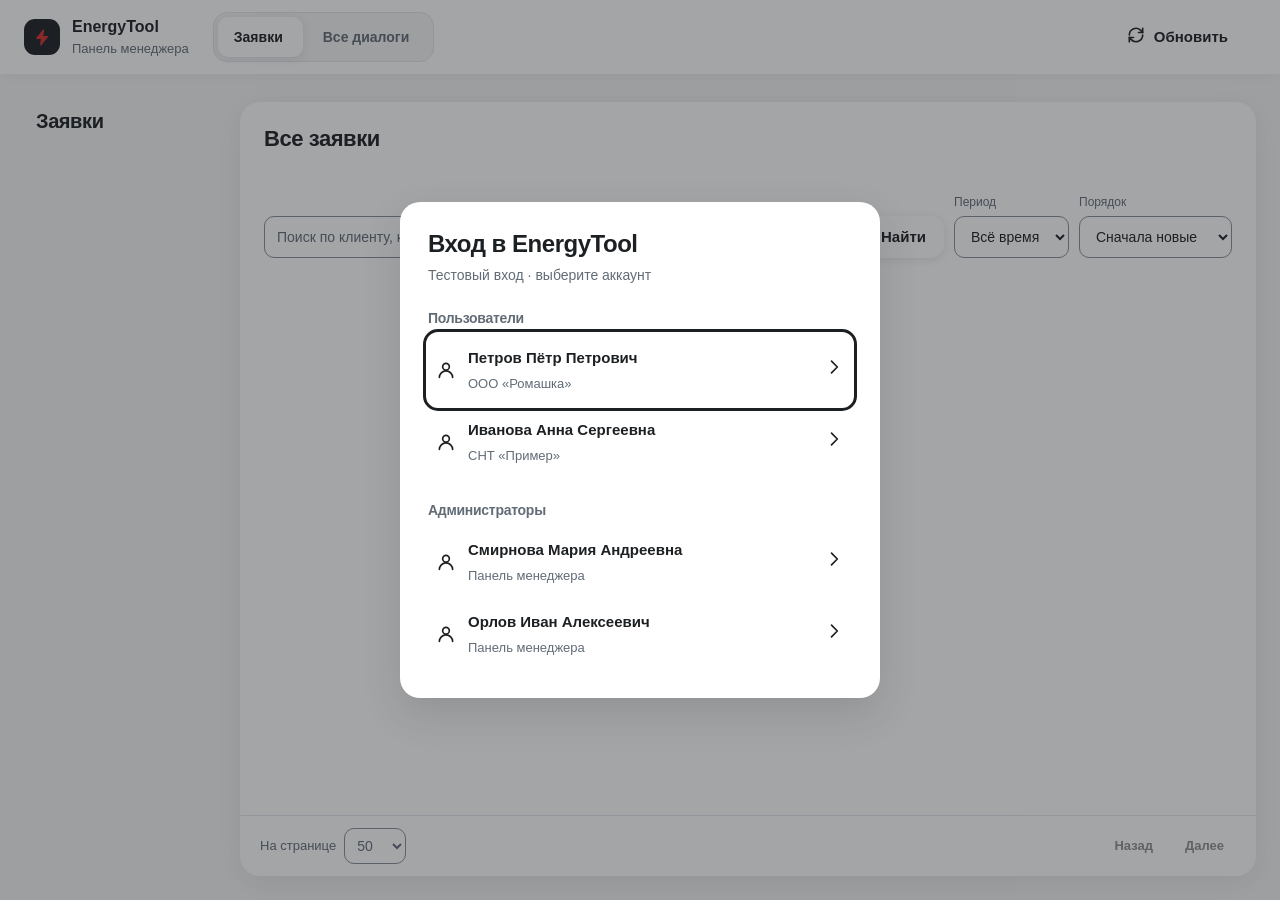
==== commit fab3b3e6: "Веб: подключить локальный Arial и убрать архивные макеты" ====
--- a/frontend/manager.html
+++ b/frontend/manager.html
@@ -4,7 +4,8 @@
   <meta charset="utf-8">
   <meta name="viewport" content="width=device-width, initial-scale=1">
   <title>Панель менеджера — EnergyTool</title>
-  <link rel="stylesheet" href="css/base.css?v=arial1">
+  <link rel="preload" href="fonts/local-arial/arial.ttf" as="font" type="font/ttf" crossorigin>
+  <link rel="stylesheet" href="css/base.css?v=arial2">
   <link rel="stylesheet" href="css/chat.css">   <!-- пузыри сообщений и блок отладки — те же, что в чате -->
   <link rel="stylesheet" href="css/manager.css?v=manager2">
   <link rel="stylesheet" href="css/auth.css">
--- a/frontend/css/base.css
+++ b/frontend/css/base.css
@@ -1,5 +1,35 @@
 /* base.css — общие цвета, шрифт и мелочи браузера. Подключается на всех страницах.
    Палитра — от команды по сайтам МТС: красный #cf2e2e, белый, розовый #f78da7 для особых объектов. */
+
+/* Для локального просмотра отдаём установленный Arial: браузеру не нужна своя копия шрифта. */
+@font-face {
+  font-family: Arial;
+  src: url("../fonts/local-arial/arial.ttf") format("truetype"), local("Arial");
+  font-weight: 400;
+  font-style: normal;
+  font-display: swap;
+}
+@font-face {
+  font-family: Arial;
+  src: url("../fonts/local-arial/arialbd.ttf") format("truetype"), local("Arial Bold");
+  font-weight: 700;
+  font-style: normal;
+  font-display: swap;
+}
+@font-face {
+  font-family: Arial;
+  src: url("../fonts/local-arial/ariali.ttf") format("truetype"), local("Arial Italic");
+  font-weight: 400;
+  font-style: italic;
+  font-display: swap;
+}
+@font-face {
+  font-family: Arial;
+  src: url("../fonts/local-arial/arialbi.ttf") format("truetype"), local("Arial Bold Italic");
+  font-weight: 700;
+  font-style: italic;
+  font-display: swap;
+}
 
 :root {
   /* Цвета от команды — как на сайтах МТС */
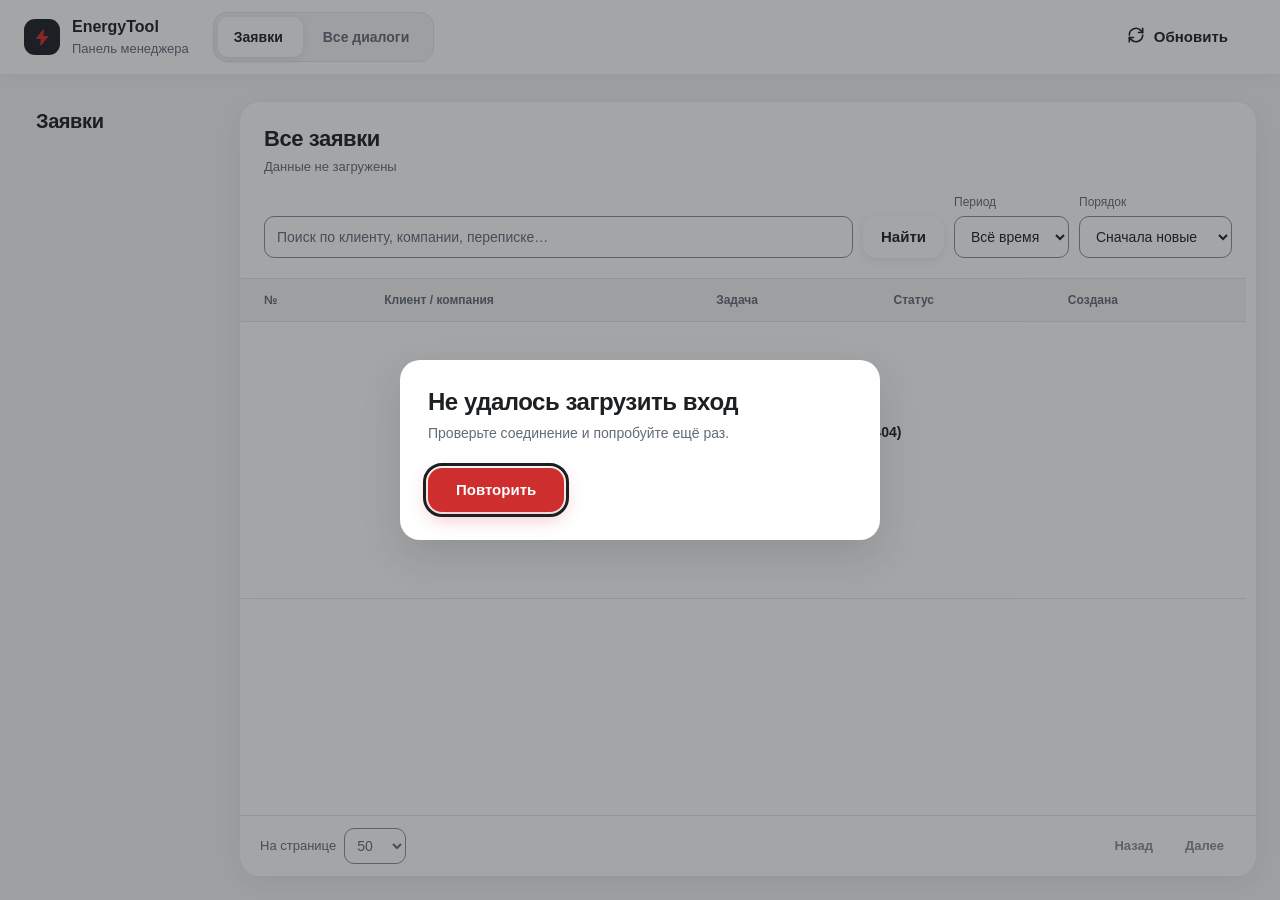
==== commit b37dab35: "Подготовить EnergyTool к финальной сдаче Добавить запуск через Docker Compose и README для жюри. Убр" ====
--- a/frontend/manager.html
+++ b/frontend/manager.html
@@ -4,7 +4,6 @@
   <meta charset="utf-8">
   <meta name="viewport" content="width=device-width, initial-scale=1">
   <title>Панель менеджера — EnergyTool</title>
-  <link rel="preload" href="fonts/local-arial/arial.ttf" as="font" type="font/ttf" crossorigin>
   <link rel="stylesheet" href="css/base.css?v=arial2">
   <link rel="stylesheet" href="css/chat.css">   <!-- пузыри сообщений и блок отладки — те же, что в чате -->
   <link rel="stylesheet" href="css/manager.css?v=manager2">
@@ -60,8 +59,7 @@
     </aside>
   </main>
 
-  <script src="js/mock.js?v=manager2"></script>
-  <script src="js/api.js?v=manager2"></script>
+  <script src="js/api.js?v=release1"></script>
   <script src="js/ui.js"></script>
   <script src="js/auth.js"></script>
   <script src="js/manager.js?v=manager2"></script>
